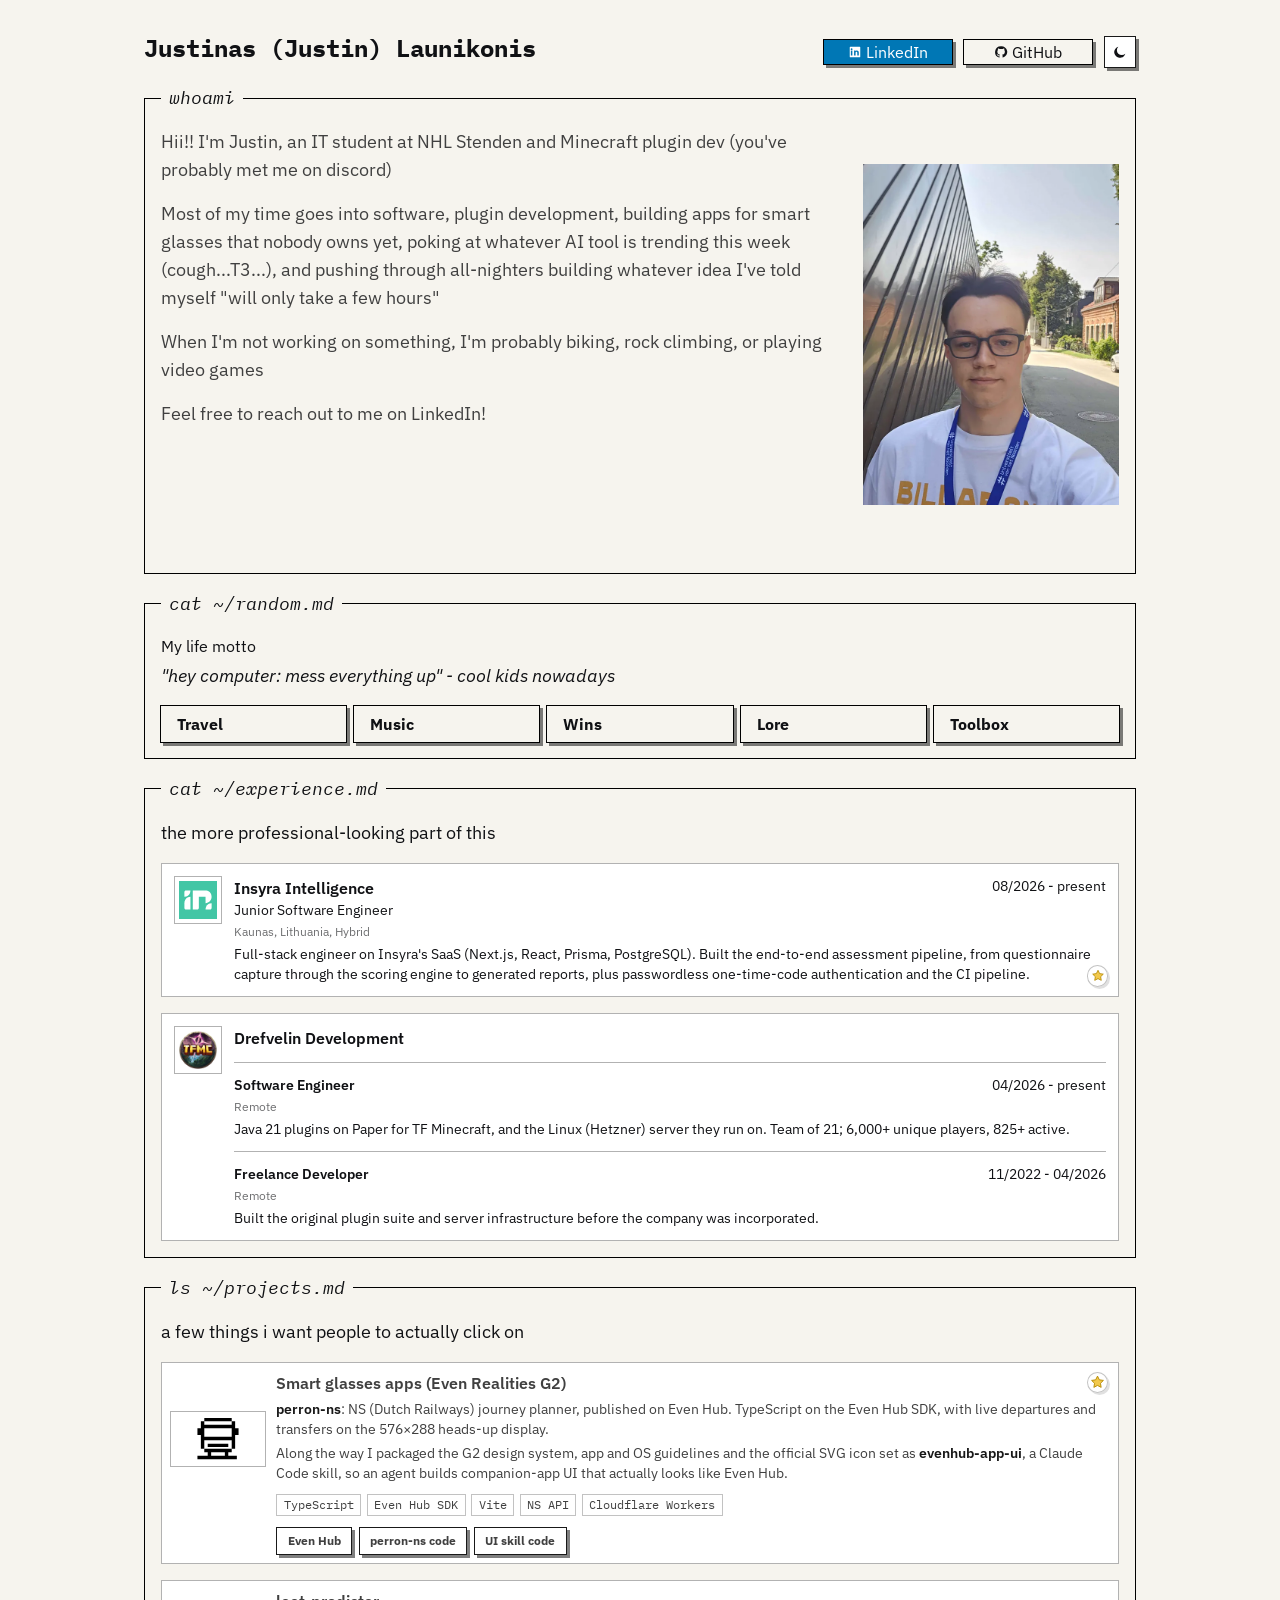
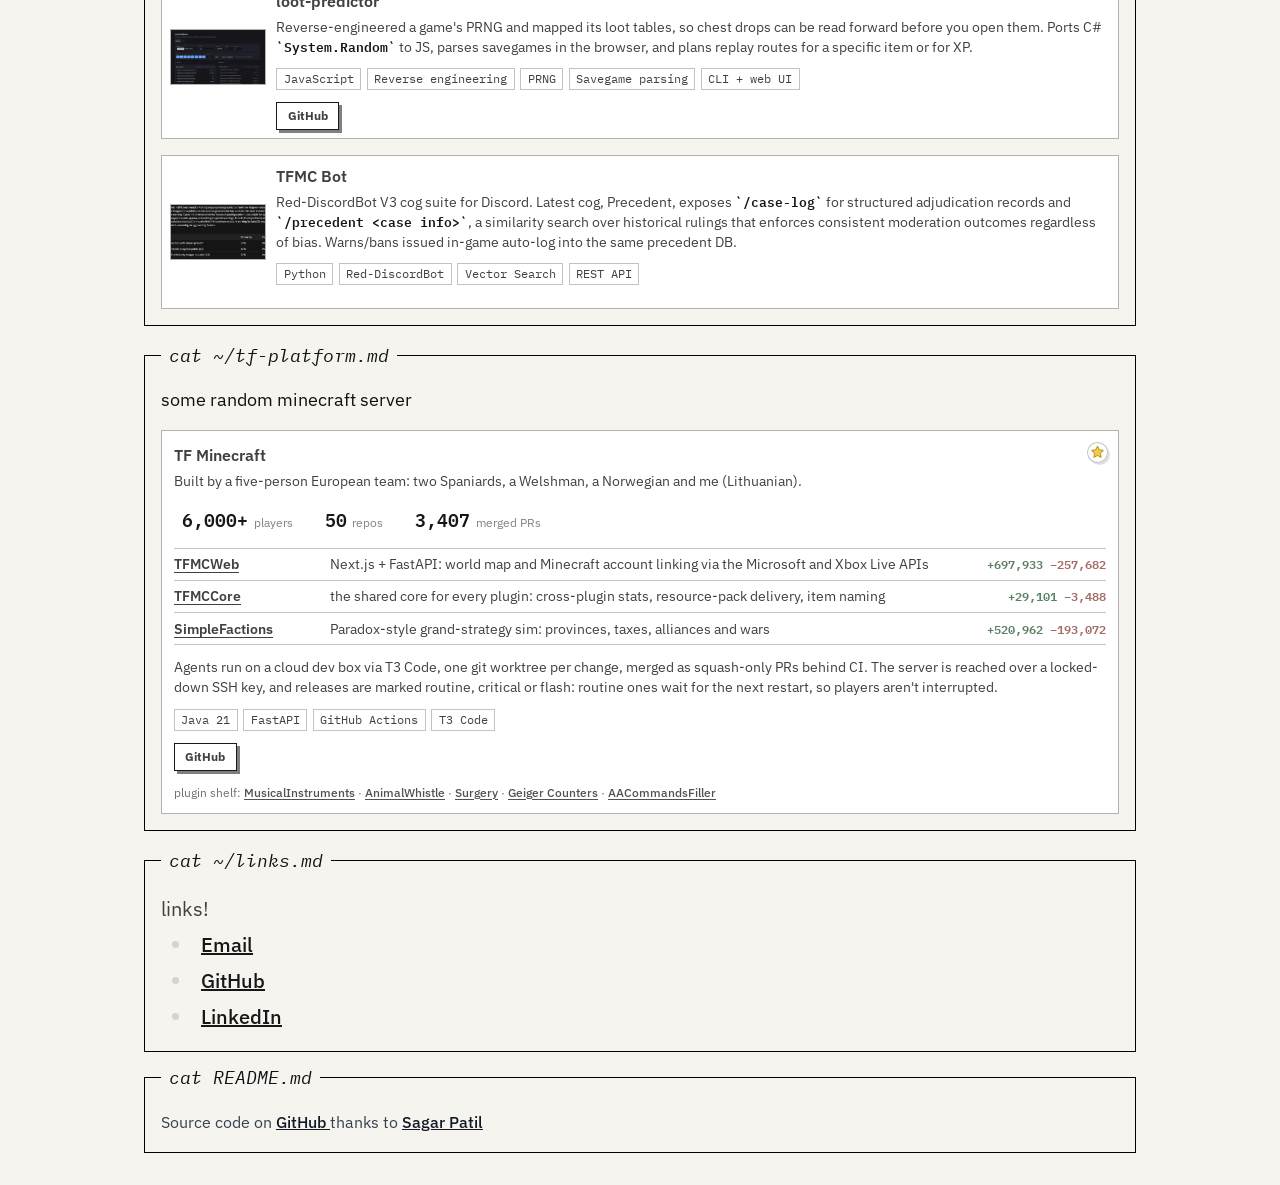
==== index.html @ 8e584d29 "Experience: shorten the Insyra opening line Co-Authored-By: Claude Opus 5.5 <noreply@anthropic.com>" ====
<!DOCTYPE html>
<html lang="en">
<head>
<meta charset="utf-8"/>
<meta content="width=device-width, initial-scale=1.0" name="viewport"/>
<meta content="ie=edge" http-equiv="X-UA-Compatible"/>
<link href="favicon.svg" rel="icon"/>
<title>Justinas Launikonis</title>
<meta content="website" property="og:type"/>
<meta content="Justinas Launikonis" property="og:title"/>
<meta content="Justinas (Justin) Launikonis — IT student at NHL Stenden and Minecraft plugin developer. Projects, experience, and a few side quests." property="og:description"/>
<meta content="https://justinaslaunikonis.me/assets/og.png" property="og:image"/>
<meta content="1200" property="og:image:width"/>
<meta content="630" property="og:image:height"/>
<meta content="https://justinaslaunikonis.me/" property="og:url"/>
<meta content="Justinas Launikonis" property="og:site_name"/>
<link href="https://justinaslaunikonis.me/" rel="canonical"/>
<meta content="Justinas (Justin) Launikonis — IT student at NHL Stenden and Minecraft plugin developer. Projects, experience, and a few side quests." name="description"/>
<script>
    (() => {
      const storedTheme = localStorage.getItem("theme");
      if (storedTheme === "dark") {
        document.documentElement.classList.add("dark");
      }
    })();
  </script>
<link href="https://fonts.googleapis.com" rel="preconnect"/>
<link crossorigin="" href="https://fonts.gstatic.com" rel="preconnect"/>
<link href="https://fonts.googleapis.com/css2?family=IBM+Plex+Mono:ital,wght@0,400;0,500;0,600;0,700;1,400&amp;family=IBM+Plex+Sans:ital,wght@0,400;0,500;0,600;0,700;1,400&amp;display=swap" rel="stylesheet"/>
<link href="index.css" rel="stylesheet"/>
<link href="assets/site.css" rel="stylesheet"/>
<style>
    .experience-card {
      position: relative;
      background: var(--site-panel);
    }

    .favorite-star {
      position: absolute;
      right: 0.6rem;
      bottom: 0.55rem;
      width: 1.35rem;
      height: 1.35rem;
      display: grid;
      place-items: center;
      background: color-mix(in srgb, var(--site-panel) 92%, transparent);
      border: 1px solid var(--site-border);
      border-radius: 999px;
      box-shadow: 2px 2px 0 var(--site-shadow);
      pointer-events: none;
    }

    .favorite-star::before {
      content: "";
      width: 0.9rem;
      height: 0.9rem;
      background-image: url("data:image/svg+xml,%3Csvg xmlns='http://www.w3.org/2000/svg' viewBox='0 0 24 24'%3E%3Cpath fill='%23f2c94c' stroke='%23b58900' stroke-width='1.4' d='M12 2.2l2.8 5.68 6.27.91-4.54 4.43 1.07 6.25L12 16.5l-5.6 2.97 1.07-6.25L2.93 8.79l6.27-.91z'/%3E%3C/svg%3E");
      background-size: contain;
      background-repeat: no-repeat;
      background-position: center;
    }

    .profile-photo-wrap {
      position: relative;
      cursor: pointer;
    }

    .profile-photo-wrap img {
      transition: opacity 0.2s ease;
    }

    /* alt photo is shorter than the main one, so inset:0 leaves it hanging at
       the top; pin it to the middle of the wrap instead */
    .profile-photo-wrap .photo-alt {
      position: absolute;
      top: 30%;
      left: 0;
      right: 0;
      transform: translateY(-30%);
      opacity: 0;
    }

    .profile-photo-wrap:hover .photo-main {
      opacity: 0;
    }

    .profile-photo-wrap:hover .photo-alt {
      opacity: 1;
    }

    .easter-egg-note {
      position: absolute;
      bottom: -2rem;
      left: 50%;
      transform: translateX(-50%);
      font-family: "IBM Plex Mono", monospace;
      font-size: 0.7rem;
      white-space: nowrap;
      opacity: 0;
      transition: opacity 0.2s ease;
      pointer-events: none;
    }

    .profile-photo-wrap:hover .easter-egg-note {
      opacity: 0.7;
    }

    .experience-inline-button {
      display: inline-flex;
      align-items: center;
      justify-content: center;
      height: 1.35rem;
      padding: 0 0.45rem;
      border: 1px solid var(--site-border-strong);
      background: var(--site-panel);
      font-size: 0.75rem;
      font-weight: 700;
      line-height: 1;
      box-shadow: 2px 2px 0 var(--site-shadow);
    }

    .experience-inline-button:hover {
      background: var(--site-text);
      color: var(--site-panel);
    }

    .home-grid-4 {
      display: grid;
      grid-template-columns: repeat(4, minmax(0, 1fr));
      gap: 0.75rem;
    }

    .home-mini-card {
      border: 1px solid var(--site-border);
      background: var(--site-panel);
      padding: 0.8rem;
      box-shadow: 4px 4px 0 var(--site-shadow);
    }

    .home-mini-card p {
      margin: 0;
    }

    .home-mini-label {
      font-family: "IBM Plex Mono", monospace;
      font-size: 0.74rem;
      letter-spacing: 0.05em;
      text-transform: uppercase;
      color: var(--site-muted);
    }

    .home-mini-value {
      margin-top: 0.35rem;
      font-size: 0.95rem;
      line-height: 1.45;
    }

    .project-card {
      position: relative;
      background: var(--site-panel);
    }

    .project-card .favorite-star {
      top: 0.55rem;
      bottom: auto;
    }

    .project-row {
      display: flex;
      gap: 0.65rem;
      align-items: flex-start;
    }

    .project-thumb {
      width: 96px;
      height: 56px;
      flex: 0 0 96px;
      border: 1px solid rgba(0, 0, 0, 0.3);
      object-fit: cover;
      align-self: flex-start;
    }

    .project-links {
      display: flex;
      flex-wrap: wrap;
      gap: 0.4rem;
    }

    .project-link {
      display: inline-flex;
      align-items: center;
      justify-content: center;
      height: 1.75rem;
      padding: 0 0.65rem;
      border: 1px solid var(--site-border-strong);
      background: var(--site-panel);
      color: inherit;
      text-decoration: none;
      font-size: 0.75rem;
      font-weight: 700;
      line-height: 1;
      box-shadow: 3px 3px 0 var(--site-shadow-strong);
    }

    .project-link:hover {
      background: var(--site-text);
      color: var(--site-panel);
    }

    @media (max-width: 900px) {
      .home-grid-4 {
        grid-template-columns: repeat(2, minmax(0, 1fr));
      }
    }

    @media (max-width: 640px) {
      .home-grid-4 {
        grid-template-columns: 1fr;
      }

      .project-row {
        gap: 0.55rem;
      }

      .project-thumb {
        width: 88px;
        height: 52px;
        flex-basis: 88px;
      }

      .project-copy {
        min-width: 0;
      }

      .project-copy p {
        word-break: break-word;
      }

      .project-link {
        height: 1.6rem;
        padding: 0 0.55rem;
        font-size: 0.75rem;
        box-shadow: 2px 2px 0 var(--site-shadow);
      }
    }

    .friends-list .friend-link {
      position: relative;
    }

    .friend-note {
      position: fixed;
      z-index: 60;
      max-width: 240px;
      padding: 0.4rem 0.55rem;
      background: var(--site-panel);
      border: 1px solid var(--site-border-strong);
      box-shadow: 3px 3px 0 var(--site-shadow);
      font-family: "IBM Plex Mono", monospace;
      font-size: 0.78rem;
      line-height: 1.35;
      color: var(--site-text);
      pointer-events: none;
      opacity: 0;
      transform: translateY(4px);
      transition: opacity 100ms ease, transform 100ms ease;
    }

    .friend-note.is-visible {
      opacity: 1;
      transform: translateY(0);
    }

    @media (hover: none), (pointer: coarse) {
      .friend-note {
        display: none;
      }
    }

    .plugin-tags {
      display: flex;
      flex-wrap: wrap;
      gap: 0.35rem;
      margin: 0.75rem 0 0;
      padding: 0;
      list-style: none;
    }

    .project-copy .plugin-tags {
      margin-top: 0.25rem;
    }

    /* beats the gap-2 utility on .project-copy */
    .project-card .project-copy {
      gap: 0.25rem;
    }

    .plugin-tags li {
      font-family: ui-monospace, "IBM Plex Mono", monospace;
      font-size: 0.75rem;
      line-height: 1;
      padding: 0.25rem 0.4rem;
      border: 1px solid var(--site-border);
    }

    .case-study .favorite-star {
      top: 0.7rem;
      bottom: auto;
    }

    .case-stats {
      display: flex;
      flex-wrap: wrap;
      gap: 0.25rem 1.5rem;
      margin: 0.75rem 0 0;
      padding: 0;
      list-style: none;
    }

    .case-stats li {
      display: flex;
      align-items: baseline;
      gap: 0.35rem;
    }

    .case-stats strong {
      font-family: "IBM Plex Mono", monospace;
      font-size: 1.15rem;
    }

    .case-stats span {
      white-space: nowrap;
      font-size: 0.75rem;
      opacity: 0.65;
    }

    .case-work {
      margin: 0.75rem 0 0;
      border-top: 1px solid var(--site-border);
    }

    .case-work > div {
      display: flex;
      flex-wrap: wrap;
      align-items: baseline;
      column-gap: 0.75rem;
      padding: 0.35rem 0;
      border-bottom: 1px solid var(--site-border);
    }

    .case-work dt {
      flex: 0 0 9rem;
      order: 1;
    }

    .case-work dd {
      flex: 1 1 0;
      order: 2;
    }

    .case-work dd.case-count {
      flex: 0 0 auto;
      order: 3;
    }

    .case-work dt {
      font-weight: 600;
    }

    .case-work dd {
      margin: 0;
    }

    .case-work dt a {
      color: inherit;
      text-decoration: underline;
      text-decoration-thickness: 1px;
      text-underline-offset: 3px;
    }

    .case-work dt a:hover {
      text-decoration-thickness: 2px;
    }

    .case-work .case-count {
      font-family: "IBM Plex Mono", monospace;
      font-size: 0.75rem;
      font-weight: 600;
      white-space: nowrap;
    }

    .diff-add {
      color: #5b7f62;
    }

    .diff-del {
      color: #a46a63;
    }

    html.dark .diff-add {
      color: #8fb497;
    }

    html.dark .diff-del {
      color: #c99891;
    }

    .plugin-shelf {
      margin-top: 0.85rem;
      opacity: 0.75;
    }

    .plugin-shelf a {
      text-decoration: underline;
      text-underline-offset: 2px;
    }

    @media (max-width: 640px) {
      .case-work dt {
        flex: 1 1 auto;
      }

      .case-work dd.case-count {
        order: 2;
      }

      .case-work dd:not(.case-count) {
        flex-basis: 100%;
        order: 3;
      }
    }

  </style>
</head>
<body>
<main class="flex min-h-screen flex-col max-w-5xl mx-auto px-4 py-4 sm:py-8 leading-5 font-sans">
<div class="flex flex-col sm:flex-row sm:justify-between sm:items-start gap-3 mb-3">
<a href="/">
<h1 class="font-mono text-2xl font-bold">Justinas (Justin) Launikonis</h1>
</a>
<div class="grid grid-cols-2 sm:flex gap-2 items-stretch sm:items-center w-full sm:w-auto my-1">
<a class="flex flex-row items-center justify-center align-middle rounded-none outline outline-1 outline-black dark:outline-white dark:hover:bg-white dark:hover:text-black hover:bg-black hover:text-white text-normal px-4 h-6 me-[4px] shadow-[3px_3px_0px_1px_rgba(0,0,0,0.5)] dark:shadow-[3px_3px_0px_1px_rgba(255,255,255,0.6)] w-full sm:w-32 h-9 sm:h-6 me-0 bg-[#0077b5] text-white" href="https://www.linkedin.com/in/justinaslaunikonis/" rel="noopener noreferrer" target="_blank">
<div class="icon" style="mask-image: url('assets/linkedin.svg'); -webkit-mask-image: url('assets/linkedin.svg');"></div>
<span class="ms-1">LinkedIn</span>
</a>
<a class="flex flex-row items-center justify-center align-middle rounded-none outline outline-1 outline-black dark:outline-white dark:hover:bg-white dark:hover:text-black hover:bg-black hover:text-white text-normal px-4 h-6 me-[4px] shadow-[3px_3px_0px_1px_rgba(0,0,0,0.5)] dark:shadow-[3px_3px_0px_1px_rgba(255,255,255,0.6)] w-full sm:w-32 h-9 sm:h-6 me-0" href="https://github.com/justinasla" rel="noopener noreferrer" target="_blank">
<div class="icon" style="mask-image: url('assets/github.svg'); -webkit-mask-image: url('assets/github.svg');"></div>
<span class="ms-1">GitHub</span>
</a>
<button aria-label="Toggle dark mode" class="theme-toggle col-span-2 justify-self-end sm:justify-self-auto" id="theme-toggle" title="Toggle dark mode" type="button">
<span class="theme-toggle-glyph" id="theme-toggle-icon"></span>
</button>
</div>
</div>
<div class="flex flex-col gap-4">
<!-- <WhoAmI /> -->
<fieldset class="border-t md:border border-solid border-black dark:border-white min-w-0 p-1 md:p-4 pt-2">
<legend class="ms-4 md:ms-0">
<h6 class="text-lg mx-2 font-mono italic">whoami</h6>
</legend>
<article class="text-lg prose-p:m-0 flex flex-col-reverse sm:block">
<div class="profile-photo-wrap mt-4 mx-auto w-56 max-w-full sm:float-right sm:mt-0 sm:ml-4 sm:mb-4 sm:mx-0 sm:w-52 md:w-60 lg:w-64">
<img alt="Portrait of Justinas Launikonis" class="photo-main w-full object-cover" decoding="async" loading="eager" src="assets/me.webp"/>
<img alt="Alternate portrait of Justinas Launikonis" class="photo-alt w-full object-cover" decoding="async" loading="eager" src="assets/me_alt.webp"/>
<span class="easter-egg-note">you found my "cheeseter" egg!</span>
</div>
<div class="flex flex-col gap-4">
<p>
            Hii!! I'm Justin, an IT student at NHL Stenden and Minecraft plugin dev
            (you've probably met me on discord)
          </p>
<p>
            Most of my time goes into software, plugin development, building apps for smart
            glasses that nobody owns yet, poking at whatever AI tool is trending this
            week (cough...T3...), and pushing through all-nighters building whatever idea
            I've told myself "will only take a few hours"
          </p>
<p>
            When I'm not working on something, I'm probably biking,
            rock climbing, or playing video games
          </p>
<p>
            Feel free to reach out to me on LinkedIn!
          </p>
</div>
<div class="clear-right"></div>
</article>
</fieldset>
<fieldset class="border-t md:border border-solid border-black dark:border-white min-w-0 p-1 md:p-4 pt-2">
<legend class="ms-4 md:ms-0">
<h6 class="text-lg mx-2 font-mono italic">cat ~/random.md</h6>
</legend>
<div class="flex flex-col gap-3">
<div class="flex flex-col gap-1">
<p class="text-base m-0">My life motto</p>
<p class="text-lg italic m-0">
            "hey computer: mess everything up" - cool kids nowadays
          </p>
</div>
<div class="grid grid-cols-2 sm:grid-cols-3 lg:grid-cols-5 gap-2 pt-1">
<a class="flex flex-row items-center justify-center align-middle rounded-none outline outline-1 outline-black dark:outline-white dark:hover:bg-white dark:hover:text-black hover:bg-black hover:text-white text-normal px-4 h-6 me-[4px] shadow-[3px_3px_0px_1px_rgba(0,0,0,0.5)] dark:shadow-[3px_3px_0px_1px_rgba(255,255,255,0.6)] w-full h-9 text-base font-bold me-0 !justify-start" href="/random/travel">
<span>Travel</span>
</a>
<a class="flex flex-row items-center justify-center align-middle rounded-none outline outline-1 outline-black dark:outline-white dark:hover:bg-white dark:hover:text-black hover:bg-black hover:text-white text-normal px-4 h-6 me-[4px] shadow-[3px_3px_0px_1px_rgba(0,0,0,0.5)] dark:shadow-[3px_3px_0px_1px_rgba(255,255,255,0.6)] w-full h-9 text-base font-bold me-0 !justify-start" href="/random/music">
<span>Music</span>
</a>
<a class="flex flex-row items-center justify-center align-middle rounded-none outline outline-1 outline-black dark:outline-white dark:hover:bg-white dark:hover:text-black hover:bg-black hover:text-white text-normal px-4 h-6 me-[4px] shadow-[3px_3px_0px_1px_rgba(0,0,0,0.5)] dark:shadow-[3px_3px_0px_1px_rgba(255,255,255,0.6)] w-full h-9 text-base font-bold me-0 !justify-start" href="/random/wins">
<span>Wins</span>
</a>
<a class="flex flex-row items-center justify-center align-middle rounded-none outline outline-1 outline-black dark:outline-white dark:hover:bg-white dark:hover:text-black hover:bg-black hover:text-white text-normal px-4 h-6 me-[4px] shadow-[3px_3px_0px_1px_rgba(0,0,0,0.5)] dark:shadow-[3px_3px_0px_1px_rgba(255,255,255,0.6)] w-full h-9 text-base font-bold me-0 !justify-start" href="/random/lore">
<span>Lore</span>
</a>
<a class="flex flex-row items-center justify-center align-middle rounded-none outline outline-1 outline-black dark:outline-white dark:hover:bg-white dark:hover:text-black hover:bg-black hover:text-white text-normal px-4 h-6 me-[4px] shadow-[3px_3px_0px_1px_rgba(0,0,0,0.5)] dark:shadow-[3px_3px_0px_1px_rgba(255,255,255,0.6)] w-full h-9 text-base font-bold me-0 !justify-start" href="/random/toolbox">
<span>Toolbox</span>
</a>
</div>
</div>
</fieldset>
<fieldset class="border-t md:border border-solid border-black dark:border-white min-w-0 p-1 md:p-4 pt-2">
<legend class="ms-4 md:ms-0">
<h6 class="text-lg mx-2 font-mono italic">cat ~/experience.md</h6>
</legend>
<div class="text-lg" id="experience-section">
<p class="m-0">the more professional-looking part of this</p>
<div class="flex flex-col gap-4 mt-4">
<div class="experience-card border border-black/30 dark:border-white/25 p-3">
<span aria-hidden="true" class="favorite-star"></span>
<div class="flex items-start gap-3">
<img alt="Insyra Intelligence logo" class="w-12 h-12 shrink-0 object-contain border border-black/30 dark:border-white/25 p-1 bg-white" decoding="async" loading="lazy" src="assets/experience/insyra.svg"/>
<div class="min-w-0 flex-1">
<div class="flex flex-col sm:flex-row sm:justify-between gap-1">
<div>
<p class="font-semibold text-base m-0">Insyra Intelligence</p>
<p class="text-sm m-0">Junior Software Engineer</p>
</div>
<p class="text-sm m-0">08/2026 - present</p>
</div>
<p class="text-xs opacity-60 mt-1 m-0">Kaunas, Lithuania, Hybrid</p>
<p class="text-sm mt-1 m-0">
                  Full-stack engineer on Insyra's SaaS (Next.js, React, Prisma, PostgreSQL). Built the end-to-end assessment pipeline, from questionnaire
                  capture through the scoring engine to generated reports, plus passwordless one-time-code
                  authentication and the CI pipeline.
                </p>
</div>
</div>
</div>
<div class="experience-card border border-black/30 dark:border-white/25 p-3">
<div class="flex items-start gap-3">
<img alt="Drefvelin Development logo" class="w-12 h-12 shrink-0 object-contain border border-black/30 dark:border-white/25 p-1 bg-white" decoding="async" loading="lazy" src="assets/experience/drefvelin.webp"/>
<div class="min-w-0 flex-1">
<p class="font-semibold text-base m-0">Drefvelin Development</p>
<div class="mt-3 pt-3 border-t border-black/30 dark:border-white/25">
<div class="flex flex-col sm:flex-row sm:justify-between gap-1">
<div>
<p class="text-sm font-semibold m-0">
                        Software Engineer
                      </p>
</div>
<p class="text-sm m-0">04/2026 - present</p>
</div>
<p class="text-xs opacity-60 mt-1 m-0">Remote</p>
<p class="text-sm mt-1 m-0">
                  Java 21 plugins on Paper for TF Minecraft, and the Linux (Hetzner) server they run on.
                  Team of 21; 6,000+ unique players, 825+ active.
                </p>
</div>
<div class="mt-3 pt-3 border-t border-black/30 dark:border-white/25">
<div class="flex flex-col sm:flex-row sm:justify-between gap-1">
<div>
<p class="text-sm font-semibold m-0">
                        Freelance Developer
                      </p>
</div>
<p class="text-sm m-0">11/2022 - 04/2026</p>
</div>
<p class="text-xs opacity-60 mt-1 m-0">Remote</p>
<p class="text-sm mt-1 m-0">
                  Built the original plugin suite and server infrastructure before the company was incorporated.
                </p>
</div>
</div>
</div>
</div>
</div>
</div>
</fieldset>
<fieldset class="border-t md:border border-solid border-black dark:border-white min-w-0 p-1 md:p-4 pt-2">
<legend class="ms-4 md:ms-0">
<h6 class="text-lg mx-2 font-mono italic">ls ~/projects.md</h6>
</legend>
<div class="text-lg" id="projects-section">
<p class="m-0">a few things i want people to actually click on</p>
<div class="flex flex-col gap-4 mt-4">
<article class="project-card border border-black/30 dark:border-white/25 p-2">
<span aria-hidden="true" class="favorite-star"></span>
<div class="project-row">
<img alt="perron-ns on Even Realities G2 smart glasses" class="project-thumb object-contain bg-white" decoding="async" loading="lazy" src="assets/projects/perron-train.svg"/>
<div class="project-copy flex flex-col gap-2 min-w-0 justify-start">
<div>
<p class="font-semibold text-base m-0">Smart glasses apps (Even Realities G2)</p>
<p class="text-sm mt-1 m-0">
                  <strong>perron-ns</strong>: NS (Dutch Railways) journey planner, published on
                  Even Hub. TypeScript on the Even Hub SDK, with live departures and transfers
                  on the 576&times;288 heads-up display.
                </p>
<p class="text-sm mt-1 m-0">
                  Along the way I packaged the G2 design system, app and OS guidelines and the
                  official SVG icon set as <strong>evenhub-app-ui</strong>, a Claude Code skill,
                  so an agent builds companion-app UI that actually looks like Even Hub.
                </p>
<ul class="plugin-tags">
<li>TypeScript</li>
<li>Even Hub SDK</li>
<li>Vite</li>
<li>NS API</li>
<li>Cloudflare Workers</li>
</ul>
</div>
<div class="project-links">
<a class="project-link" href="https://hub.evenrealities.com/landing?package_id=com.perron.ns" rel="noopener noreferrer" target="_blank">
                  Even Hub
                </a>
<a class="project-link" href="https://github.com/JustinasLa/perron-ns-even-g2" rel="noopener noreferrer" target="_blank">
                  perron-ns code
                </a>
<a class="project-link" href="https://github.com/JustinasLa/evenhub-app-ui" rel="noopener noreferrer" target="_blank">
                  UI skill code
                </a>
</div>
</div>
</div></article>
<article class="project-card border border-black/30 dark:border-white/25 p-2">
<div class="project-row">
<img alt="loot-predictor screenshot" class="project-thumb object-cover" decoding="async" loading="lazy" src="assets/projects/loot-predictor.webp"/>
<div class="project-copy flex flex-col gap-2 min-w-0 justify-start">
<div>
<p class="font-semibold text-base m-0">loot-predictor</p>
<p class="text-sm mt-1 m-0">
                  Reverse-engineered a game's PRNG and mapped its loot tables, so chest
                  drops can be read forward before you open them. Ports C#
                  <code>System.Random</code> to JS, parses savegames in the browser, and
                  plans replay routes for a specific item or for XP.
                </p>
<ul class="plugin-tags">
<li>JavaScript</li>
<li>Reverse engineering</li>
<li>PRNG</li>
<li>Savegame parsing</li>
<li>CLI + web UI</li>
</ul>
</div>
<div class="project-links">
<a class="project-link" href="https://github.com/JustinasLa/loot-predictor" rel="noopener noreferrer" target="_blank">
                  GitHub
                </a>
</div>
</div>
</div></article>
<article class="project-card border border-black/30 dark:border-white/25 p-2">
<div class="project-row">
<img alt="TFMC Bot /precedent lookup screenshot" class="project-thumb object-cover" decoding="async" loading="lazy" src="assets/projects/tfmc-bot.webp"/>
<div class="project-copy flex flex-col gap-2 min-w-0 justify-start">
<div>
<p class="font-semibold text-base m-0">TFMC Bot</p>
<p class="text-sm mt-1 m-0">
                  Red-DiscordBot V3 cog suite for Discord. Latest cog, Precedent, exposes
                  <code>/case-log</code> for structured adjudication records and
                  <code>/precedent &lt;case info&gt;</code>, a similarity search over
                  historical rulings that enforces consistent moderation outcomes
                  regardless of bias. Warns/bans issued in-game auto-log into the same
                  precedent DB.
                </p>
<ul class="plugin-tags">
<li>Python</li>
<li>Red-DiscordBot</li>
<li>Vector Search</li>
<li>REST API</li>
</ul>
</div>
</div>
</div></article>
</div>
</div>
</fieldset>
<fieldset class="border-t md:border border-solid border-black dark:border-white min-w-0 p-1 md:p-4 pt-2">
<legend class="ms-4 md:ms-0">
<h6 class="text-lg mx-2 font-mono italic">cat ~/tf-platform.md</h6>
</legend>
<div class="text-lg" id="tf-platform-section">
<p class="m-0">some random minecraft server</p>
<article class="project-card case-study border border-black/30 dark:border-white/25 p-3 mt-4">
<span aria-hidden="true" class="favorite-star"></span>
<p class="font-semibold text-base m-0">TF Minecraft</p>
<p class="text-sm mt-1 m-0">
            Built by a five-person European team: two Spaniards, a Welshman, a Norwegian and me (Lithuanian).
          </p>
<ul class="case-stats" aria-label="TF Minecraft in numbers">
<li><strong>6,000+</strong><span>players</span></li>
<li><strong>50</strong><span>repos</span></li>
<li><strong>3,407</strong><span>merged PRs</span></li>
</ul>
<dl class="case-work not-prose text-sm">
<div><dt><a href="https://github.com/TF-Minecraft/TFMCWeb" rel="noopener noreferrer" target="_blank">TFMCWeb</a></dt><dd>Next.js + FastAPI: world map and Minecraft account linking via the Microsoft and Xbox Live APIs</dd><dd class="case-count"><span class="diff-add">+697,933</span> <span class="diff-del">&minus;257,682</span></dd></div>
<div><dt><a href="https://github.com/TF-Minecraft/TFMCCore" rel="noopener noreferrer" target="_blank">TFMCCore</a></dt><dd>the shared core for every plugin: cross-plugin stats, resource-pack delivery, item naming</dd><dd class="case-count"><span class="diff-add">+29,101</span> <span class="diff-del">&minus;3,488</span></dd></div>
<div><dt><a href="https://github.com/TF-Minecraft/SimpleFactions" rel="noopener noreferrer" target="_blank">SimpleFactions</a></dt><dd>Paradox-style grand-strategy sim: provinces, taxes, alliances and wars</dd><dd class="case-count"><span class="diff-add">+520,962</span> <span class="diff-del">&minus;193,072</span></dd></div>
</dl>
<p class="text-sm mt-3 m-0">
            Agents run on a cloud dev box via T3 Code, one git worktree per change, merged as
            squash-only PRs behind CI. The server is reached over a locked-down SSH key, and
            releases are marked routine, critical or flash: routine ones wait for the next
            restart, so players aren't interrupted.
          </p>
<ul class="plugin-tags">
<li>Java 21</li>
<li>FastAPI</li>
<li>GitHub Actions</li>
<li>T3 Code</li>
</ul>
<div class="project-links mt-3">
<a class="project-link" href="https://github.com/TF-Minecraft" rel="noopener noreferrer" target="_blank">GitHub</a>
</div>
<p class="plugin-shelf text-xs m-0">
            plugin shelf:
            <a href="https://github.com/JustinasLa/musical-instruments" rel="noopener noreferrer" target="_blank">MusicalInstruments</a> ·
            <a href="https://github.com/JustinasLa/animal-whistle" rel="noopener noreferrer" target="_blank">AnimalWhistle</a> ·
            <a href="https://github.com/JustinasLa/surgery" rel="noopener noreferrer" target="_blank">Surgery</a> ·
            <a href="https://github.com/JustinasLa/geiger-counters" rel="noopener noreferrer" target="_blank">Geiger Counters</a> ·
            <a href="https://github.com/JustinasLa/AACommandsFiller" rel="noopener noreferrer" target="_blank">AACommandsFiller</a>
</p>
</article>
</div>
</fieldset>
<!-- friends section hidden until friends have portfolios up
<fieldset class="border-t md:border border-solid border-black dark:border-white min-w-0 p-1 md:p-4 pt-2">
<legend class="ms-4 md:ms-0">
<h6 class="text-lg mx-2 font-mono italic">cat ~/friends.md</h6>
</legend>
<article>
        cool friends
        <ul class="friends-list">
<li><a class="friend-link" data-note="a short fun note" href="#" rel="noopener noreferrer" target="_blank">Friend One</a></li>
<li><a class="friend-link" data-note="another short note" href="#" rel="noopener noreferrer" target="_blank">Friend Two</a></li>
<li><a class="friend-link" data-note="hover notes show here" href="#" rel="noopener noreferrer" target="_blank">Friend Three</a></li>
<li><a class="friend-link" data-note="add as many as you want" href="#" rel="noopener noreferrer" target="_blank">Friend Four</a></li>
<li><a class="friend-link" data-note="each gets a tooltip" href="#" rel="noopener noreferrer" target="_blank">Friend Five</a></li>
<li><a class="friend-link" data-note="on desktop hover" href="#" rel="noopener noreferrer" target="_blank">Friend Six</a></li>
</ul>
</article>
</fieldset>
-->
<fieldset class="border-t md:border border-solid border-black dark:border-white min-w-0 p-1 md:p-4 pt-2">
<legend class="ms-4 md:ms-0">
<h6 class="text-lg mx-2 font-mono italic">cat ~/links.md</h6>
</legend>
<article>
        links!
        <ul>
<li><a href="mailto:justinas.launikonis@gmail.com">Email</a></li>
<li><a href="https://github.com/justinasla" rel="noopener noreferrer" target="_blank">GitHub</a></li>
<li><a href="https://www.linkedin.com/in/justinaslaunikonis/" rel="noopener noreferrer" target="_blank">LinkedIn</a></li>
</ul>
</article>
</fieldset>
</div>
<div class="h-3"></div>
<fieldset class="border-t md:border border-solid border-black dark:border-white min-w-0 p-1 md:p-4 pt-2">
<legend class="ms-4 md:ms-0">
<h6 class="text-lg mx-2 font-mono italic">cat README.md</h6>
</legend>
<div class="flex flex-row justify-between">
<span class="prose dark:prose-invert">
          Source code on
          <a href="https://github.com/sagarreddypatil/portfolio-website">
            GitHub
          </a>
          thanks to
          <a href="https://sagarpatil.me/">
            Sagar Patil
          </a>
</span>
</div>
</fieldset>
</main>
<script>
    (() => {
      const friendLinks = document.querySelectorAll(".friend-link[data-note]");
      const canFriendHover = window.matchMedia("(hover: hover) and (pointer: fine)").matches;
      if (friendLinks.length && canFriendHover) {
        const note = document.createElement("div");
        note.className = "friend-note";
        note.setAttribute("role", "tooltip");
        document.body.appendChild(note);

        let active = null;

        function place(x, y) {
          const offset = 14;
          const rect = note.getBoundingClientRect();
          const vw = window.innerWidth;
          const vh = window.innerHeight;
          let nx = x + offset;
          let ny = y + offset;
          if (nx + rect.width + 8 > vw) {
            nx = x - rect.width - offset;
          }
          if (ny + rect.height + 8 > vh) {
            ny = y - rect.height - offset;
          }
          note.style.left = `${Math.max(8, nx)}px`;
          note.style.top = `${Math.max(8, ny)}px`;
        }

        friendLinks.forEach((link) => {
          link.addEventListener("mouseenter", (event) => {
            active = link;
            note.textContent = link.dataset.note || "";
            note.classList.add("is-visible");
            place(event.clientX, event.clientY);
          });
          link.addEventListener("mousemove", (event) => {
            if (active === link) {
              place(event.clientX, event.clientY);
            }
          });
          link.addEventListener("mouseleave", () => {
            if (active === link) {
              active = null;
              note.classList.remove("is-visible");
            }
          });
        });
      }
    })();

  </script>
<script src="assets/site.js"></script>
</body>
</html>
---- index.css ----
*,:after,:before{--tw-border-spacing-x:0;--tw-border-spacing-y:0;--tw-translate-x:0;--tw-translate-y:0;--tw-rotate:0;--tw-skew-x:0;--tw-skew-y:0;--tw-scale-x:1;--tw-scale-y:1;--tw-pan-x: ;--tw-pan-y: ;--tw-pinch-zoom: ;--tw-scroll-snap-strictness:proximity;--tw-gradient-from-position: ;--tw-gradient-via-position: ;--tw-gradient-to-position: ;--tw-ordinal: ;--tw-slashed-zero: ;--tw-numeric-figure: ;--tw-numeric-spacing: ;--tw-numeric-fraction: ;--tw-ring-inset: ;--tw-ring-offset-width:0px;--tw-ring-offset-color:#fff;--tw-ring-color:rgba(59,130,246,.5);--tw-ring-offset-shadow:0 0 #0000;--tw-ring-shadow:0 0 #0000;--tw-shadow:0 0 #0000;--tw-shadow-colored:0 0 #0000;--tw-blur: ;--tw-brightness: ;--tw-contrast: ;--tw-grayscale: ;--tw-hue-rotate: ;--tw-invert: ;--tw-saturate: ;--tw-sepia: ;--tw-drop-shadow: ;--tw-backdrop-blur: ;--tw-backdrop-brightness: ;--tw-backdrop-contrast: ;--tw-backdrop-grayscale: ;--tw-backdrop-hue-rotate: ;--tw-backdrop-invert: ;--tw-backdrop-opacity: ;--tw-backdrop-saturate: ;--tw-backdrop-sepia: ;--tw-contain-size: ;--tw-contain-layout: ;--tw-contain-paint: ;--tw-contain-style: }::backdrop{--tw-border-spacing-x:0;--tw-border-spacing-y:0;--tw-translate-x:0;--tw-translate-y:0;--tw-rotate:0;--tw-skew-x:0;--tw-skew-y:0;--tw-scale-x:1;--tw-scale-y:1;--tw-pan-x: ;--tw-pan-y: ;--tw-pinch-zoom: ;--tw-scroll-snap-strictness:proximity;--tw-gradient-from-position: ;--tw-gradient-via-position: ;--tw-gradient-to-position: ;--tw-ordinal: ;--tw-slashed-zero: ;--tw-numeric-figure: ;--tw-numeric-spacing: ;--tw-numeric-fraction: ;--tw-ring-inset: ;--tw-ring-offset-width:0px;--tw-ring-offset-color:#fff;--tw-ring-color:rgba(59,130,246,.5);--tw-ring-offset-shadow:0 0 #0000;--tw-ring-shadow:0 0 #0000;--tw-shadow:0 0 #0000;--tw-shadow-colored:0 0 #0000;--tw-blur: ;--tw-brightness: ;--tw-contrast: ;--tw-grayscale: ;--tw-hue-rotate: ;--tw-invert: ;--tw-saturate: ;--tw-sepia: ;--tw-drop-shadow: ;--tw-backdrop-blur: ;--tw-backdrop-brightness: ;--tw-backdrop-contrast: ;--tw-backdrop-grayscale: ;--tw-backdrop-hue-rotate: ;--tw-backdrop-invert: ;--tw-backdrop-opacity: ;--tw-backdrop-saturate: ;--tw-backdrop-sepia: ;--tw-contain-size: ;--tw-contain-layout: ;--tw-contain-paint: ;--tw-contain-style: }/*! tailwindcss v3.4.17 | MIT License | https://tailwindcss.com*/*,:after,:before{box-sizing:border-box;border:0 solid #e5e7eb}:after,:before{--tw-content:""}:host,html{line-height:1.5;-webkit-text-size-adjust:100%;-moz-tab-size:4;-o-tab-size:4;tab-size:4;font-family:IBM Plex Sans,sans-serif;font-feature-settings:normal;font-variation-settings:normal;-webkit-tap-highlight-color:transparent}body{margin:0;line-height:inherit}hr{height:0;color:inherit;border-top-width:1px}abbr:where([title]){-webkit-text-decoration:underline dotted;text-decoration:underline dotted}h1,h2,h3,h4,h5,h6{font-size:inherit;font-weight:inherit}a{color:inherit;text-decoration:inherit}b,strong{font-weight:bolder}code,kbd,pre,samp{font-family:IBM Plex Mono,monospace;font-feature-settings:normal;font-variation-settings:normal;font-size:1em}small{font-size:80%}sub,sup{font-size:75%;line-height:0;position:relative;vertical-align:baseline}sub{bottom:-.25em}sup{top:-.5em}table{text-indent:0;border-color:inherit;border-collapse:collapse}button,input,optgroup,select,textarea{font-family:inherit;font-feature-settings:inherit;font-variation-settings:inherit;font-size:100%;font-weight:inherit;line-height:inherit;letter-spacing:inherit;color:inherit;margin:0;padding:0}button,select{text-transform:none}button,input:where([type=button]),input:where([type=reset]),input:where([type=submit]){-webkit-appearance:button;background-color:transparent;background-image:none}:-moz-focusring{outline:auto}:-moz-ui-invalid{box-shadow:none}progress{vertical-align:baseline}::-webkit-inner-spin-button,::-webkit-outer-spin-button{height:auto}[type=search]{-webkit-appearance:textfield;outline-offset:-2px}::-webkit-search-decoration{-webkit-appearance:none}::-webkit-file-upload-button{-webkit-appearance:button;font:inherit}summary{display:list-item}blockquote,dd,dl,figure,h1,h2,h3,h4,h5,h6,hr,p,pre{margin:0}fieldset{margin:0}fieldset,legend{padding:0}menu,ol,ul{list-style:none;margin:0;padding:0}dialog{padding:0}textarea{resize:vertical}input::-moz-placeholder,textarea::-moz-placeholder{opacity:1;color:#9ca3af}input::placeholder,textarea::placeholder{opacity:1;color:#9ca3af}[role=button],button{cursor:pointer}:disabled{cursor:default}audio,canvas,embed,iframe,img,object,svg,video{display:block;vertical-align:middle}img,video{max-width:100%;height:auto}[hidden]:where(:not([hidden=until-found])){display:none}.prose{color:var(--tw-prose-body);max-width:65ch}.prose :where(p):not(:where([class~=not-prose],[class~=not-prose] *)){margin-top:1.25em;margin-bottom:1.25em}.prose :where([class~=lead]):not(:where([class~=not-prose],[class~=not-prose] *)){color:var(--tw-prose-lead);font-size:1.25em;line-height:1.6;margin-top:1.2em;margin-bottom:1.2em}.prose :where(a):not(:where([class~=not-prose],[class~=not-prose] *)){color:var(--tw-prose-links);text-decoration:underline;font-weight:500}.prose :where(strong):not(:where([class~=not-prose],[class~=not-prose] *)){color:var(--tw-prose-bold);font-weight:600}.prose :where(a strong):not(:where([class~=not-prose],[class~=not-prose] *)){color:inherit}.prose :where(blockquote strong):not(:where([class~=not-prose],[class~=not-prose] *)){color:inherit}.prose :where(thead th strong):not(:where([class~=not-prose],[class~=not-prose] *)){color:inherit}.prose :where(ol):not(:where([class~=not-prose],[class~=not-prose] *)){list-style-type:decimal;margin-top:1.25em;margin-bottom:1.25em;padding-inline-start:1.625em}.prose :where(ol[type=A]):not(:where([class~=not-prose],[class~=not-prose] *)){list-style-type:upper-alpha}.prose :where(ol[type=a]):not(:where([class~=not-prose],[class~=not-prose] *)){list-style-type:lower-alpha}.prose :where(ol[type=A s]):not(:where([class~=not-prose],[class~=not-prose] *)){list-style-type:upper-alpha}.prose :where(ol[type=a s]):not(:where([class~=not-prose],[class~=not-prose] *)){list-style-type:lower-alpha}.prose :where(ol[type=I]):not(:where([class~=not-prose],[class~=not-prose] *)){list-style-type:upper-roman}.prose :where(ol[type=i]):not(:where([class~=not-prose],[class~=not-prose] *)){list-style-type:lower-roman}.prose :where(ol[type=I s]):not(:where([class~=not-prose],[class~=not-prose] *)){list-style-type:upper-roman}.prose :where(ol[type=i s]):not(:where([class~=not-prose],[class~=not-prose] *)){list-style-type:lower-roman}.prose :where(ol[type="1"]):not(:where([class~=not-prose],[class~=not-prose] *)){list-style-type:decimal}.prose :where(ul):not(:where([class~=not-prose],[class~=not-prose] *)){list-style-type:disc;margin-top:1.25em;margin-bottom:1.25em;padding-inline-start:1.625em}.prose :where(ol>li):not(:where([class~=not-prose],[class~=not-prose] *))::marker{font-weight:400;color:var(--tw-prose-counters)}.prose :where(ul>li):not(:where([class~=not-prose],[class~=not-prose] *))::marker{color:var(--tw-prose-bullets)}.prose :where(dt):not(:where([class~=not-prose],[class~=not-prose] *)){color:var(--tw-prose-headings);font-weight:600;margin-top:1.25em}.prose :where(hr):not(:where([class~=not-prose],[class~=not-prose] *)){border-color:var(--tw-prose-hr);border-top-width:1px;margin-top:3em;margin-bottom:3em}.prose :where(blockquote):not(:where([class~=not-prose],[class~=not-prose] *)){font-weight:500;font-style:italic;color:var(--tw-prose-quotes);border-inline-start-width:.25rem;border-inline-start-color:var(--tw-prose-quote-borders);quotes:"\201C""\201D""\2018""\2019";margin-top:1.6em;margin-bottom:1.6em;padding-inline-start:1em}.prose :where(blockquote p:first-of-type):not(:where([class~=not-prose],[class~=not-prose] *)):before{content:open-quote}.prose :where(blockquote p:last-of-type):not(:where([class~=not-prose],[class~=not-prose] *)):after{content:close-quote}.prose :where(h1):not(:where([class~=not-prose],[class~=not-prose] *)){color:var(--tw-prose-headings);font-weight:800;font-size:2.25em;margin-top:0;margin-bottom:.8888889em;line-height:1.1111111}.prose :where(h1 strong):not(:where([class~=not-prose],[class~=not-prose] *)){font-weight:900;color:inherit}.prose :where(h2):not(:where([class~=not-prose],[class~=not-prose] *)){color:var(--tw-prose-headings);font-weight:700;font-size:1.5em;margin-top:2em;margin-bottom:1em;line-height:1.3333333}.prose :where(h2 strong):not(:where([class~=not-prose],[class~=not-prose] *)){font-weight:800;color:inherit}.prose :where(h3):not(:where([class~=not-prose],[class~=not-prose] *)){color:var(--tw-prose-headings);font-weight:600;font-size:1.25em;margin-top:1.6em;margin-bottom:.6em;line-height:1.6}.prose :where(h3 strong):not(:where([class~=not-prose],[class~=not-prose] *)){font-weight:700;color:inherit}.prose :where(h4):not(:where([class~=not-prose],[class~=not-prose] *)){color:var(--tw-prose-headings);font-weight:600;margin-top:1.5em;margin-bottom:.5em;line-height:1.5}.prose :where(h4 strong):not(:where([class~=not-prose],[class~=not-prose] *)){font-weight:700;color:inherit}.prose :where(img):not(:where([class~=not-prose],[class~=not-prose] *)){margin-top:2em;margin-bottom:2em}.prose :where(picture):not(:where([class~=not-prose],[class~=not-prose] *)){display:block;margin-top:2em;margin-bottom:2em}.prose :where(video):not(:where([class~=not-prose],[class~=not-prose] *)){margin-top:2em;margin-bottom:2em}.prose :where(kbd):not(:where([class~=not-prose],[class~=not-prose] *)){font-weight:500;font-family:inherit;color:var(--tw-prose-kbd);box-shadow:0 0 0 1px rgb(var(--tw-prose-kbd-shadows)/10%),0 3px 0 rgb(var(--tw-prose-kbd-shadows)/10%);font-size:.875em;border-radius:.3125rem;padding-top:.1875em;padding-inline-end:.375em;padding-bottom:.1875em;padding-inline-start:.375em}.prose :where(code):not(:where([class~=not-prose],[class~=not-prose] *)){color:var(--tw-prose-code);font-weight:600;font-size:.875em}.prose :where(code):not(:where([class~=not-prose],[class~=not-prose] *)):before{content:"`"}.prose :where(code):not(:where([class~=not-prose],[class~=not-prose] *)):after{content:"`"}.prose :where(a code):not(:where([class~=not-prose],[class~=not-prose] *)){color:inherit}.prose :where(h1 code):not(:where([class~=not-prose],[class~=not-prose] *)){color:inherit}.prose :where(h2 code):not(:where([class~=not-prose],[class~=not-prose] *)){color:inherit;font-size:.875em}.prose :where(h3 code):not(:where([class~=not-prose],[class~=not-prose] *)){color:inherit;font-size:.9em}.prose :where(h4 code):not(:where([class~=not-prose],[class~=not-prose] *)){color:inherit}.prose :where(blockquote code):not(:where([class~=not-prose],[class~=not-prose] *)){color:inherit}.prose :where(thead th code):not(:where([class~=not-prose],[class~=not-prose] *)){color:inherit}.prose :where(pre):not(:where([class~=not-prose],[class~=not-prose] *)){color:var(--tw-prose-pre-code);background-color:var(--tw-prose-pre-bg);overflow-x:auto;font-weight:400;font-size:.875em;line-height:1.7142857;margin-top:1.7142857em;margin-bottom:1.7142857em;border-radius:.375rem;padding-top:.8571429em;padding-inline-end:1.1428571em;padding-bottom:.8571429em;padding-inline-start:1.1428571em}.prose :where(pre code):not(:where([class~=not-prose],[class~=not-prose] *)){background-color:transparent;border-width:0;border-radius:0;padding:0;font-weight:inherit;color:inherit;font-size:inherit;font-family:inherit;line-height:inherit}.prose :where(pre code):not(:where([class~=not-prose],[class~=not-prose] *)):before{content:none}.prose :where(pre code):not(:where([class~=not-prose],[class~=not-prose] *)):after{content:none}.prose :where(table):not(:where([class~=not-prose],[class~=not-prose] *)){width:100%;table-layout:auto;margin-top:2em;margin-bottom:2em;font-size:.875em;line-height:1.7142857}.prose :where(thead):not(:where([class~=not-prose],[class~=not-prose] *)){border-bottom-width:1px;border-bottom-color:var(--tw-prose-th-borders)}.prose :where(thead th):not(:where([class~=not-prose],[class~=not-prose] *)){color:var(--tw-prose-headings);font-weight:600;vertical-align:bottom;padding-inline-end:.5714286em;padding-bottom:.5714286em;padding-inline-start:.5714286em}.prose :where(tbody tr):not(:where([class~=not-prose],[class~=not-prose] *)){border-bottom-width:1px;border-bottom-color:var(--tw-prose-td-borders)}.prose :where(tbody tr:last-child):not(:where([class~=not-prose],[class~=not-prose] *)){border-bottom-width:0}.prose :where(tbody td):not(:where([class~=not-prose],[class~=not-prose] *)){vertical-align:baseline}.prose :where(tfoot):not(:where([class~=not-prose],[class~=not-prose] *)){border-top-width:1px;border-top-color:var(--tw-prose-th-borders)}.prose :where(tfoot td):not(:where([class~=not-prose],[class~=not-prose] *)){vertical-align:top}.prose :where(th,td):not(:where([class~=not-prose],[class~=not-prose] *)){text-align:start}.prose :where(figure>*):not(:where([class~=not-prose],[class~=not-prose] *)){margin-top:0;margin-bottom:0}.prose :where(figcaption):not(:where([class~=not-prose],[class~=not-prose] *)){color:var(--tw-prose-captions);font-size:.875em;line-height:1.4285714;margin-top:.8571429em}.prose{--tw-prose-body:#374151;--tw-prose-headings:#111827;--tw-prose-lead:#4b5563;--tw-prose-links:#111827;--tw-prose-bold:#111827;--tw-prose-counters:#6b7280;--tw-prose-bullets:#d1d5db;--tw-prose-hr:#e5e7eb;--tw-prose-quotes:#111827;--tw-prose-quote-borders:#e5e7eb;--tw-prose-captions:#6b7280;--tw-prose-kbd:#111827;--tw-prose-kbd-shadows:17 24 39;--tw-prose-code:#111827;--tw-prose-pre-code:#e5e7eb;--tw-prose-pre-bg:#1f2937;--tw-prose-th-borders:#d1d5db;--tw-prose-td-borders:#e5e7eb;--tw-prose-invert-body:#d1d5db;--tw-prose-invert-headings:#fff;--tw-prose-invert-lead:#9ca3af;--tw-prose-invert-links:#fff;--tw-prose-invert-bold:#fff;--tw-prose-invert-counters:#9ca3af;--tw-prose-invert-bullets:#4b5563;--tw-prose-invert-hr:#374151;--tw-prose-invert-quotes:#f3f4f6;--tw-prose-invert-quote-borders:#374151;--tw-prose-invert-captions:#9ca3af;--tw-prose-invert-kbd:#fff;--tw-prose-invert-kbd-shadows:255 255 255;--tw-prose-invert-code:#fff;--tw-prose-invert-pre-code:#d1d5db;--tw-prose-invert-pre-bg:rgba(0,0,0,.5);--tw-prose-invert-th-borders:#4b5563;--tw-prose-invert-td-borders:#374151;font-size:1rem;line-height:1.75}.prose :where(picture>img):not(:where([class~=not-prose],[class~=not-prose] *)){margin-top:0;margin-bottom:0}.prose :where(li):not(:where([class~=not-prose],[class~=not-prose] *)){margin-top:.5em;margin-bottom:.5em}.prose :where(ol>li):not(:where([class~=not-prose],[class~=not-prose] *)){padding-inline-start:.375em}.prose :where(ul>li):not(:where([class~=not-prose],[class~=not-prose] *)){padding-inline-start:.375em}.prose :where(.prose>ul>li p):not(:where([class~=not-prose],[class~=not-prose] *)){margin-top:.75em;margin-bottom:.75em}.prose :where(.prose>ul>li>p:first-child):not(:where([class~=not-prose],[class~=not-prose] *)){margin-top:1.25em}.prose :where(.prose>ul>li>p:last-child):not(:where([class~=not-prose],[class~=not-prose] *)){margin-bottom:1.25em}.prose :where(.prose>ol>li>p:first-child):not(:where([class~=not-prose],[class~=not-prose] *)){margin-top:1.25em}.prose :where(.prose>ol>li>p:last-child):not(:where([class~=not-prose],[class~=not-prose] *)){margin-bottom:1.25em}.prose :where(ul ul,ul ol,ol ul,ol ol):not(:where([class~=not-prose],[class~=not-prose] *)){margin-top:.75em;margin-bottom:.75em}.prose :where(dl):not(:where([class~=not-prose],[class~=not-prose] *)){margin-top:1.25em;margin-bottom:1.25em}.prose :where(dd):not(:where([class~=not-prose],[class~=not-prose] *)){margin-top:.5em;padding-inline-start:1.625em}.prose :where(hr+*):not(:where([class~=not-prose],[class~=not-prose] *)){margin-top:0}.prose :where(h2+*):not(:where([class~=not-prose],[class~=not-prose] *)){margin-top:0}.prose :where(h3+*):not(:where([class~=not-prose],[class~=not-prose] *)){margin-top:0}.prose :where(h4+*):not(:where([class~=not-prose],[class~=not-prose] *)){margin-top:0}.prose :where(thead th:first-child):not(:where([class~=not-prose],[class~=not-prose] *)){padding-inline-start:0}.prose :where(thead th:last-child):not(:where([class~=not-prose],[class~=not-prose] *)){padding-inline-end:0}.prose :where(tbody td,tfoot td):not(:where([class~=not-prose],[class~=not-prose] *)){padding-top:.5714286em;padding-inline-end:.5714286em;padding-bottom:.5714286em;padding-inline-start:.5714286em}.prose :where(tbody td:first-child,tfoot td:first-child):not(:where([class~=not-prose],[class~=not-prose] *)){padding-inline-start:0}.prose :where(tbody td:last-child,tfoot td:last-child):not(:where([class~=not-prose],[class~=not-prose] *)){padding-inline-end:0}.prose :where(figure):not(:where([class~=not-prose],[class~=not-prose] *)){margin-top:2em;margin-bottom:2em}.prose :where(.prose>:first-child):not(:where([class~=not-prose],[class~=not-prose] *)){margin-top:0}.prose :where(.prose>:last-child):not(:where([class~=not-prose],[class~=not-prose] *)){margin-bottom:0}.visible{visibility:visible}.static{position:static}.fixed{position:fixed}.absolute{position:absolute}.relative{position:relative}.col-span-2{grid-column:span 2/span 2}.clear-right{clear:right}.m-0{margin:0}.mx-2{margin-left:.5rem;margin-right:.5rem}.mx-auto{margin-left:auto;margin-right:auto}.my-1{margin-top:.25rem}.mb-1,.my-1{margin-bottom:.25rem}.mb-2{margin-bottom:.5rem}.mb-3{margin-bottom:.75rem}.mb-4{margin-bottom:1rem}.mb-\[6px\]{margin-bottom:6px}.me-0{margin-inline-end:0}.me-\[4px\]{margin-inline-end:4px}.me-\[6px\]{margin-inline-end:6px}.ms-1{margin-inline-start:.25rem}.ms-4{margin-inline-start:1rem}.mt-1{margin-top:.25rem}.mt-2{margin-top:.5rem}.mt-3{margin-top:.75rem}.mt-4{margin-top:1rem}.block{display:block}.flex{display:flex}.grid{display:grid}.hidden{display:none}.aspect-\[3\/2\]{aspect-ratio:3/2}.aspect-\[500\/280\]{aspect-ratio:500/280}.\!h-full{height:100%!important}.h-12{height:3rem}.h-3{height:.75rem}.h-4{height:1rem}.h-6{height:1.5rem}.h-9{height:2.25rem}.min-h-screen{min-height:100vh}.\!w-full{width:100%!important}.w-12{width:3rem}.w-56{width:14rem}.w-full{width:100%}.min-w-0{min-width:0}.max-w-5xl{max-width:64rem}.max-w-full{max-width:100%}.max-w-sm{max-width:24rem}.flex-1{flex:1 1 0%}.shrink-0{flex-shrink:0}.transform{transform:translate(var(--tw-translate-x),var(--tw-translate-y)) rotate(var(--tw-rotate)) skewX(var(--tw-skew-x)) skewY(var(--tw-skew-y)) scaleX(var(--tw-scale-x)) scaleY(var(--tw-scale-y))}.resize{resize:both}.grid-cols-1{grid-template-columns:repeat(1,minmax(0,1fr))}.grid-cols-2{grid-template-columns:repeat(2,minmax(0,1fr))}.flex-row{flex-direction:row}.flex-col{flex-direction:column}.flex-col-reverse{flex-direction:column-reverse}.flex-wrap{flex-wrap:wrap}.items-start{align-items:flex-start}.items-center{align-items:center}.items-stretch{align-items:stretch}.\!justify-start{justify-content:flex-start!important}.justify-start{justify-content:flex-start}.justify-center{justify-content:center}.justify-between{justify-content:space-between}.gap-1{gap:.25rem}.gap-2{gap:.5rem}.gap-3{gap:.75rem}.gap-4{gap:1rem}.justify-self-end{justify-self:end}.overflow-hidden{overflow:hidden}.rounded-none{border-radius:0}.border{border-width:1px}.border-b{border-bottom-width:1px}.border-t{border-top-width:1px}.border-solid{border-style:solid}.border-black{--tw-border-opacity:1;border-color:rgb(0 0 0/var(--tw-border-opacity,1))}.border-black\/20{border-color:rgba(0,0,0,.2)}.border-black\/30{border-color:rgba(0,0,0,.3)}.bg-\[\#0077b5\]{--tw-bg-opacity:1;background-color:rgb(0 119 181/var(--tw-bg-opacity,1))}.bg-white{--tw-bg-opacity:1;background-color:rgb(255 255 255/var(--tw-bg-opacity,1))}.object-contain{-o-object-fit:contain;object-fit:contain}.object-cover{-o-object-fit:cover;object-fit:cover}.object-left-top{-o-object-position:left top;object-position:left top}.p-1{padding:.25rem}.p-2{padding:.5rem}.p-3{padding:.75rem}.px-4{padding-left:1rem;padding-right:1rem}.px-6{padding-left:1.5rem;padding-right:1.5rem}.py-4{padding-top:1rem;padding-bottom:1rem}.pt-1{padding-top:.25rem}.pt-2{padding-top:.5rem}.pt-3{padding-top:.75rem}.align-middle{vertical-align:middle}.font-mono{font-family:IBM Plex Mono,monospace}.font-sans{font-family:IBM Plex Sans,sans-serif}.text-2xl{font-size:1.5rem;line-height:2rem}.text-4xl{font-size:2.25rem;line-height:2.5rem}.text-base{font-size:1rem;line-height:1.5rem}.text-lg{font-size:1.125rem;line-height:1.75rem}.text-sm{font-size:.875rem;line-height:1.25rem}.text-xl{font-size:1.25rem;line-height:1.75rem}.text-xs{font-size:.75rem;line-height:1rem}.font-bold{font-weight:700}.font-normal{font-weight:400}.font-semibold{font-weight:600}.uppercase{text-transform:uppercase}.lowercase{text-transform:lowercase}.italic{font-style:italic}.leading-5{line-height:1.25rem}.leading-6{line-height:1.5rem}.leading-tight{line-height:1.25}.text-white{--tw-text-opacity:1;color:rgb(255 255 255/var(--tw-text-opacity,1))}.underline{text-decoration-line:underline}.no-underline{text-decoration-line:none}.opacity-60{opacity:.6}.opacity-70{opacity:.7}.shadow-\[3px_3px_0px_1px_rgba\(0\2c 0\2c 0\2c 0\.5\)\]{--tw-shadow:3px 3px 0px 1px rgba(0,0,0,.5);--tw-shadow-colored:3px 3px 0px 1px var(--tw-shadow-color);box-shadow:var(--tw-ring-offset-shadow,0 0 #0000),var(--tw-ring-shadow,0 0 #0000),var(--tw-shadow)}.shadow-\[5px_5px_0px_1px_rgba\(0\2c 0\2c 0\2c 0\.5\)\]{--tw-shadow:5px 5px 0px 1px rgba(0,0,0,.5);--tw-shadow-colored:5px 5px 0px 1px var(--tw-shadow-color);box-shadow:var(--tw-ring-offset-shadow,0 0 #0000),var(--tw-ring-shadow,0 0 #0000),var(--tw-shadow)}.outline{outline-style:solid}.outline-1{outline-width:1px}.outline-black{outline-color:#000}.blur{--tw-blur:blur(8px)}.blur,.drop-shadow{filter:var(--tw-blur) var(--tw-brightness) var(--tw-contrast) var(--tw-grayscale) var(--tw-hue-rotate) var(--tw-invert) var(--tw-saturate) var(--tw-sepia) var(--tw-drop-shadow)}.drop-shadow{--tw-drop-shadow:drop-shadow(0 1px 2px rgba(0,0,0,.1)) drop-shadow(0 1px 1px rgba(0,0,0,.06))}.invert{--tw-invert:invert(100%)}.filter,.invert{filter:var(--tw-blur) var(--tw-brightness) var(--tw-contrast) var(--tw-grayscale) var(--tw-hue-rotate) var(--tw-invert) var(--tw-saturate) var(--tw-sepia) var(--tw-drop-shadow)}.backdrop-filter{-webkit-backdrop-filter:var(--tw-backdrop-blur) var(--tw-backdrop-brightness) var(--tw-backdrop-contrast) var(--tw-backdrop-grayscale) var(--tw-backdrop-hue-rotate) var(--tw-backdrop-invert) var(--tw-backdrop-opacity) var(--tw-backdrop-saturate) var(--tw-backdrop-sepia);backdrop-filter:var(--tw-backdrop-blur) var(--tw-backdrop-brightness) var(--tw-backdrop-contrast) var(--tw-backdrop-grayscale) var(--tw-backdrop-hue-rotate) var(--tw-backdrop-invert) var(--tw-backdrop-opacity) var(--tw-backdrop-saturate) var(--tw-backdrop-sepia)}.transition{transition-property:color,background-color,border-color,text-decoration-color,fill,stroke,opacity,box-shadow,transform,filter,-webkit-backdrop-filter;transition-property:color,background-color,border-color,text-decoration-color,fill,stroke,opacity,box-shadow,transform,filter,backdrop-filter;transition-property:color,background-color,border-color,text-decoration-color,fill,stroke,opacity,box-shadow,transform,filter,backdrop-filter,-webkit-backdrop-filter;transition-timing-function:cubic-bezier(.4,0,.2,1);transition-duration:.15s}.transition-opacity{transition-property:opacity;transition-timing-function:cubic-bezier(.4,0,.2,1)}.duration-150,.transition-opacity{transition-duration:.15s}img{height:auto;width:auto;max-width:100%}h1{font-size:2.25rem;line-height:2.5rem}h2,h3{font-size:1.5rem;line-height:2rem}h3{font-weight:700}.prose>ul{margin-top:0;margin-bottom:0}.prose>p{margin-top:1.5rem;margin-bottom:.5rem}.prose>h1{font-size:2.25rem;line-height:2.5rem}.prose>h1,.prose>h2{margin-bottom:.75rem;font-weight:700}.prose>h2{font-size:1.875rem;line-height:2.25rem}.prose>h3{font-size:1.5rem;line-height:2rem;font-weight:700}.prose>h4{margin-bottom:.5rem;margin-top:.5rem}.prose>ul>li{margin-top:0!important;margin-bottom:0!important}article{color:var(--tw-prose-body);max-width:65ch}article :where(p):not(:where([class~=not-prose],[class~=not-prose] *)){margin-top:1.25em;margin-bottom:1.25em}article :where([class~=lead]):not(:where([class~=not-prose],[class~=not-prose] *)){color:var(--tw-prose-lead);font-size:1.25em;line-height:1.6;margin-top:1.2em;margin-bottom:1.2em}article :where(a):not(:where([class~=not-prose],[class~=not-prose] *)){color:var(--tw-prose-links);text-decoration:underline;font-weight:500}article :where(strong):not(:where([class~=not-prose],[class~=not-prose] *)){color:var(--tw-prose-bold);font-weight:600}article :where(a strong):not(:where([class~=not-prose],[class~=not-prose] *)){color:inherit}article :where(blockquote strong):not(:where([class~=not-prose],[class~=not-prose] *)){color:inherit}article :where(thead th strong):not(:where([class~=not-prose],[class~=not-prose] *)){color:inherit}article :where(ol):not(:where([class~=not-prose],[class~=not-prose] *)){list-style-type:decimal;margin-top:1.25em;margin-bottom:1.25em;padding-inline-start:1.625em}article :where(ol[type=A]):not(:where([class~=not-prose],[class~=not-prose] *)){list-style-type:upper-alpha}article :where(ol[type=a]):not(:where([class~=not-prose],[class~=not-prose] *)){list-style-type:lower-alpha}article :where(ol[type=A s]):not(:where([class~=not-prose],[class~=not-prose] *)){list-style-type:upper-alpha}article :where(ol[type=a s]):not(:where([class~=not-prose],[class~=not-prose] *)){list-style-type:lower-alpha}article :where(ol[type=I]):not(:where([class~=not-prose],[class~=not-prose] *)){list-style-type:upper-roman}article :where(ol[type=i]):not(:where([class~=not-prose],[class~=not-prose] *)){list-style-type:lower-roman}article :where(ol[type=I s]):not(:where([class~=not-prose],[class~=not-prose] *)){list-style-type:upper-roman}article :where(ol[type=i s]):not(:where([class~=not-prose],[class~=not-prose] *)){list-style-type:lower-roman}article :where(ol[type="1"]):not(:where([class~=not-prose],[class~=not-prose] *)){list-style-type:decimal}article :where(ul):not(:where([class~=not-prose],[class~=not-prose] *)){list-style-type:disc;margin-top:1.25em;margin-bottom:1.25em;padding-inline-start:1.625em}article :where(ol>li):not(:where([class~=not-prose],[class~=not-prose] *))::marker{font-weight:400;color:var(--tw-prose-counters)}article :where(ul>li):not(:where([class~=not-prose],[class~=not-prose] *))::marker{color:var(--tw-prose-bullets)}article :where(dt):not(:where([class~=not-prose],[class~=not-prose] *)){color:var(--tw-prose-headings);font-weight:600;margin-top:1.25em}article :where(hr):not(:where([class~=not-prose],[class~=not-prose] *)){border-color:var(--tw-prose-hr);border-top-width:1px;margin-top:3em;margin-bottom:3em}article :where(blockquote):not(:where([class~=not-prose],[class~=not-prose] *)){font-weight:500;font-style:italic;color:var(--tw-prose-quotes);border-inline-start-width:.25rem;border-inline-start-color:var(--tw-prose-quote-borders);quotes:"\201C""\201D""\2018""\2019";margin-top:1.6em;margin-bottom:1.6em;padding-inline-start:1em}article :where(blockquote p:first-of-type):not(:where([class~=not-prose],[class~=not-prose] *)):before{content:open-quote}article :where(blockquote p:last-of-type):not(:where([class~=not-prose],[class~=not-prose] *)):after{content:close-quote}article :where(h1):not(:where([class~=not-prose],[class~=not-prose] *)){color:var(--tw-prose-headings);font-weight:800;font-size:2.25em;margin-top:0;margin-bottom:.8888889em;line-height:1.1111111}article :where(h1 strong):not(:where([class~=not-prose],[class~=not-prose] *)){font-weight:900;color:inherit}article :where(h2):not(:where([class~=not-prose],[class~=not-prose] *)){color:var(--tw-prose-headings);font-weight:700;font-size:1.5em;margin-top:2em;margin-bottom:1em;line-height:1.3333333}article :where(h2 strong):not(:where([class~=not-prose],[class~=not-prose] *)){font-weight:800;color:inherit}article :where(h3):not(:where([class~=not-prose],[class~=not-prose] *)){color:var(--tw-prose-headings);font-weight:600;font-size:1.25em;margin-top:1.6em;margin-bottom:.6em;line-height:1.6}article :where(h3 strong):not(:where([class~=not-prose],[class~=not-prose] *)){font-weight:700;color:inherit}article :where(h4):not(:where([class~=not-prose],[class~=not-prose] *)){color:var(--tw-prose-headings);font-weight:600;margin-top:1.5em;margin-bottom:.5em;line-height:1.5}article :where(h4 strong):not(:where([class~=not-prose],[class~=not-prose] *)){font-weight:700;color:inherit}article :where(img):not(:where([class~=not-prose],[class~=not-prose] *)){margin-top:2em;margin-bottom:2em}article :where(picture):not(:where([class~=not-prose],[class~=not-prose] *)){display:block;margin-top:2em;margin-bottom:2em}article :where(video):not(:where([class~=not-prose],[class~=not-prose] *)){margin-top:2em;margin-bottom:2em}article :where(kbd):not(:where([class~=not-prose],[class~=not-prose] *)){font-weight:500;font-family:inherit;color:var(--tw-prose-kbd);box-shadow:0 0 0 1px rgb(var(--tw-prose-kbd-shadows)/10%),0 3px 0 rgb(var(--tw-prose-kbd-shadows)/10%);font-size:.875em;border-radius:.3125rem;padding-top:.1875em;padding-inline-end:.375em;padding-bottom:.1875em;padding-inline-start:.375em}article :where(code):not(:where([class~=not-prose],[class~=not-prose] *)){color:var(--tw-prose-code);font-weight:600;font-size:.875em}article :where(code):not(:where([class~=not-prose],[class~=not-prose] *)):before{content:"`"}article :where(code):not(:where([class~=not-prose],[class~=not-prose] *)):after{content:"`"}article :where(a code):not(:where([class~=not-prose],[class~=not-prose] *)){color:inherit}article :where(h1 code):not(:where([class~=not-prose],[class~=not-prose] *)){color:inherit}article :where(h2 code):not(:where([class~=not-prose],[class~=not-prose] *)){color:inherit;font-size:.875em}article :where(h3 code):not(:where([class~=not-prose],[class~=not-prose] *)){color:inherit;font-size:.9em}article :where(h4 code):not(:where([class~=not-prose],[class~=not-prose] *)){color:inherit}article :where(blockquote code):not(:where([class~=not-prose],[class~=not-prose] *)){color:inherit}article :where(thead th code):not(:where([class~=not-prose],[class~=not-prose] *)){color:inherit}article :where(pre):not(:where([class~=not-prose],[class~=not-prose] *)){color:var(--tw-prose-pre-code);background-color:var(--tw-prose-pre-bg);overflow-x:auto;font-weight:400;font-size:.875em;line-height:1.7142857;margin-top:1.7142857em;margin-bottom:1.7142857em;border-radius:.375rem;padding-top:.8571429em;padding-inline-end:1.1428571em;padding-bottom:.8571429em;padding-inline-start:1.1428571em}article :where(pre code):not(:where([class~=not-prose],[class~=not-prose] *)){background-color:transparent;border-width:0;border-radius:0;padding:0;font-weight:inherit;color:inherit;font-size:inherit;font-family:inherit;line-height:inherit}article :where(pre code):not(:where([class~=not-prose],[class~=not-prose] *)):before{content:none}article :where(pre code):not(:where([class~=not-prose],[class~=not-prose] *)):after{content:none}article :where(table):not(:where([class~=not-prose],[class~=not-prose] *)){width:100%;table-layout:auto;margin-top:2em;margin-bottom:2em;font-size:.875em;line-height:1.7142857}article :where(thead):not(:where([class~=not-prose],[class~=not-prose] *)){border-bottom-width:1px;border-bottom-color:var(--tw-prose-th-borders)}article :where(thead th):not(:where([class~=not-prose],[class~=not-prose] *)){color:var(--tw-prose-headings);font-weight:600;vertical-align:bottom;padding-inline-end:.5714286em;padding-bottom:.5714286em;padding-inline-start:.5714286em}article :where(tbody tr):not(:where([class~=not-prose],[class~=not-prose] *)){border-bottom-width:1px;border-bottom-color:var(--tw-prose-td-borders)}article :where(tbody tr:last-child):not(:where([class~=not-prose],[class~=not-prose] *)){border-bottom-width:0}article :where(tbody td):not(:where([class~=not-prose],[class~=not-prose] *)){vertical-align:baseline}article :where(tfoot):not(:where([class~=not-prose],[class~=not-prose] *)){border-top-width:1px;border-top-color:var(--tw-prose-th-borders)}article :where(tfoot td):not(:where([class~=not-prose],[class~=not-prose] *)){vertical-align:top}article :where(th,td):not(:where([class~=not-prose],[class~=not-prose] *)){text-align:start}article :where(figure>*):not(:where([class~=not-prose],[class~=not-prose] *)){margin-top:0;margin-bottom:0}article :where(figcaption):not(:where([class~=not-prose],[class~=not-prose] *)){color:var(--tw-prose-captions);font-size:.875em;line-height:1.4285714;margin-top:.8571429em}article{--tw-prose-body:#374151;--tw-prose-headings:#111827;--tw-prose-lead:#4b5563;--tw-prose-links:#111827;--tw-prose-bold:#111827;--tw-prose-counters:#6b7280;--tw-prose-bullets:#d1d5db;--tw-prose-hr:#e5e7eb;--tw-prose-quotes:#111827;--tw-prose-quote-borders:#e5e7eb;--tw-prose-captions:#6b7280;--tw-prose-kbd:#111827;--tw-prose-kbd-shadows:17 24 39;--tw-prose-code:#111827;--tw-prose-pre-code:#e5e7eb;--tw-prose-pre-bg:#1f2937;--tw-prose-th-borders:#d1d5db;--tw-prose-td-borders:#e5e7eb;--tw-prose-invert-body:#d1d5db;--tw-prose-invert-lead:#9ca3af;--tw-prose-invert-counters:#9ca3af;--tw-prose-invert-bullets:#4b5563;--tw-prose-invert-hr:#374151;--tw-prose-invert-quotes:#f3f4f6;--tw-prose-invert-quote-borders:#374151;--tw-prose-invert-captions:#9ca3af;--tw-prose-invert-pre-code:#d1d5db;--tw-prose-invert-th-borders:#4b5563;--tw-prose-invert-td-borders:#374151;font-size:1rem;line-height:1.75}article :where(picture>img):not(:where([class~=not-prose],[class~=not-prose] *)){margin-top:0;margin-bottom:0}article :where(li):not(:where([class~=not-prose],[class~=not-prose] *)){margin-top:.5em;margin-bottom:.5em}article :where(ol>li):not(:where([class~=not-prose],[class~=not-prose] *)){padding-inline-start:.375em}article :where(ul>li):not(:where([class~=not-prose],[class~=not-prose] *)){padding-inline-start:.375em}article :where(.prose>ul>li p):not(:where([class~=not-prose],[class~=not-prose] *)){margin-top:.75em;margin-bottom:.75em}article :where(.prose>ul>li>p:first-child):not(:where([class~=not-prose],[class~=not-prose] *)){margin-top:1.25em}article :where(.prose>ul>li>p:last-child):not(:where([class~=not-prose],[class~=not-prose] *)){margin-bottom:1.25em}article :where(.prose>ol>li>p:first-child):not(:where([class~=not-prose],[class~=not-prose] *)){margin-top:1.25em}article :where(.prose>ol>li>p:last-child):not(:where([class~=not-prose],[class~=not-prose] *)){margin-bottom:1.25em}article :where(ul ul,ul ol,ol ul,ol ol):not(:where([class~=not-prose],[class~=not-prose] *)){margin-top:.75em;margin-bottom:.75em}article :where(dl):not(:where([class~=not-prose],[class~=not-prose] *)){margin-top:1.25em;margin-bottom:1.25em}article :where(dd):not(:where([class~=not-prose],[class~=not-prose] *)){margin-top:.5em;padding-inline-start:1.625em}article :where(hr+*):not(:where([class~=not-prose],[class~=not-prose] *)){margin-top:0}article :where(h2+*):not(:where([class~=not-prose],[class~=not-prose] *)){margin-top:0}article :where(h3+*):not(:where([class~=not-prose],[class~=not-prose] *)){margin-top:0}article :where(h4+*):not(:where([class~=not-prose],[class~=not-prose] *)){margin-top:0}article :where(thead th:first-child):not(:where([class~=not-prose],[class~=not-prose] *)){padding-inline-start:0}article :where(thead th:last-child):not(:where([class~=not-prose],[class~=not-prose] *)){padding-inline-end:0}article :where(tbody td,tfoot td):not(:where([class~=not-prose],[class~=not-prose] *)){padding-top:.5714286em;padding-inline-end:.5714286em;padding-bottom:.5714286em;padding-inline-start:.5714286em}article :where(tbody td:first-child,tfoot td:first-child):not(:where([class~=not-prose],[class~=not-prose] *)){padding-inline-start:0}article :where(tbody td:last-child,tfoot td:last-child):not(:where([class~=not-prose],[class~=not-prose] *)){padding-inline-end:0}article :where(figure):not(:where([class~=not-prose],[class~=not-prose] *)){margin-top:2em;margin-bottom:2em}article :where(.prose>:first-child):not(:where([class~=not-prose],[class~=not-prose] *)){margin-top:0}article :where(.prose>:last-child):not(:where([class~=not-prose],[class~=not-prose] *)){margin-bottom:0}article{--tw-prose-body:#404040;--tw-prose-headings:#171717;--tw-prose-lead:#525252;--tw-prose-links:#171717;--tw-prose-bold:#171717;--tw-prose-counters:#737373;--tw-prose-bullets:#d4d4d4;--tw-prose-hr:#e5e5e5;--tw-prose-quotes:#171717;--tw-prose-quote-borders:#e5e5e5;--tw-prose-captions:#737373;--tw-prose-kbd:#171717;--tw-prose-kbd-shadows:23 23 23;--tw-prose-code:#171717;--tw-prose-pre-code:#e5e5e5;--tw-prose-pre-bg:#262626;--tw-prose-th-borders:#d4d4d4;--tw-prose-td-borders:#e5e5e5;--tw-prose-invert-body:#d4d4d4;--tw-prose-invert-headings:#fff;--tw-prose-invert-lead:#a3a3a3;--tw-prose-invert-links:#fff;--tw-prose-invert-bold:#fff;--tw-prose-invert-counters:#a3a3a3;--tw-prose-invert-bullets:#525252;--tw-prose-invert-hr:#404040;--tw-prose-invert-quotes:#f5f5f5;--tw-prose-invert-quote-borders:#404040;--tw-prose-invert-captions:#a3a3a3;--tw-prose-invert-kbd:#fff;--tw-prose-invert-kbd-shadows:255 255 255;--tw-prose-invert-code:#fff;--tw-prose-invert-pre-code:#d4d4d4;--tw-prose-invert-pre-bg:rgba(0,0,0,.5);--tw-prose-invert-th-borders:#525252;--tw-prose-invert-td-borders:#404040;max-width:none}article>ul{margin-top:0;margin-bottom:0}article>p{margin-top:1.5rem;margin-bottom:.5rem}article>h1{font-size:2.25rem;line-height:2.5rem}article>h1,article>h2{margin-bottom:.75rem;font-weight:700}article>h2{font-size:1.875rem;line-height:2.25rem}article>h3{font-size:1.5rem;line-height:2rem;font-weight:700}article>h4{margin-bottom:.5rem;margin-top:.5rem}article>ul>li{margin-top:0!important;margin-bottom:0!important}@media (min-width:768px){article{font-size:1.125rem;line-height:1.7777778}article :where(p):not(:where([class~=not-prose],[class~=not-prose] *)){margin-top:1.3333333em;margin-bottom:1.3333333em}article :where([class~=lead]):not(:where([class~=not-prose],[class~=not-prose] *)){font-size:1.2222222em;line-height:1.4545455;margin-top:1.0909091em;margin-bottom:1.0909091em}article :where(blockquote):not(:where([class~=not-prose],[class~=not-prose] *)){margin-top:1.6666667em;margin-bottom:1.6666667em;padding-inline-start:1em}article :where(h1):not(:where([class~=not-prose],[class~=not-prose] *)){font-size:2.6666667em;margin-top:0;margin-bottom:.8333333em;line-height:1}article :where(h2):not(:where([class~=not-prose],[class~=not-prose] *)){font-size:1.6666667em;margin-top:1.8666667em;margin-bottom:1.0666667em;line-height:1.3333333}article :where(h3):not(:where([class~=not-prose],[class~=not-prose] *)){font-size:1.3333333em;margin-top:1.6666667em;margin-bottom:.6666667em;line-height:1.5}article :where(h4):not(:where([class~=not-prose],[class~=not-prose] *)){margin-top:1.7777778em;margin-bottom:.4444444em;line-height:1.5555556}article :where(img):not(:where([class~=not-prose],[class~=not-prose] *)){margin-top:1.7777778em;margin-bottom:1.7777778em}article :where(picture):not(:where([class~=not-prose],[class~=not-prose] *)){margin-top:1.7777778em;margin-bottom:1.7777778em}article :where(picture>img):not(:where([class~=not-prose],[class~=not-prose] *)){margin-top:0;margin-bottom:0}article :where(video):not(:where([class~=not-prose],[class~=not-prose] *)){margin-top:1.7777778em;margin-bottom:1.7777778em}article :where(kbd):not(:where([class~=not-prose],[class~=not-prose] *)){font-size:.8888889em;border-radius:.3125rem;padding-top:.2222222em;padding-inline-end:.4444444em;padding-bottom:.2222222em;padding-inline-start:.4444444em}article :where(code):not(:where([class~=not-prose],[class~=not-prose] *)){font-size:.8888889em}article :where(h2 code):not(:where([class~=not-prose],[class~=not-prose] *)){font-size:.8666667em}article :where(h3 code):not(:where([class~=not-prose],[class~=not-prose] *)){font-size:.875em}article :where(pre):not(:where([class~=not-prose],[class~=not-prose] *)){font-size:.8888889em;line-height:1.75;margin-top:2em;margin-bottom:2em;border-radius:.375rem;padding-top:1em;padding-inline-end:1.5em;padding-bottom:1em;padding-inline-start:1.5em}article :where(ol):not(:where([class~=not-prose],[class~=not-prose] *)){margin-top:1.3333333em;margin-bottom:1.3333333em;padding-inline-start:1.5555556em}article :where(ul):not(:where([class~=not-prose],[class~=not-prose] *)){margin-top:1.3333333em;margin-bottom:1.3333333em;padding-inline-start:1.5555556em}article :where(li):not(:where([class~=not-prose],[class~=not-prose] *)){margin-top:.6666667em;margin-bottom:.6666667em}article :where(ol>li):not(:where([class~=not-prose],[class~=not-prose] *)){padding-inline-start:.4444444em}article :where(ul>li):not(:where([class~=not-prose],[class~=not-prose] *)){padding-inline-start:.4444444em}article :where(.md\:prose-lg>ul>li p):not(:where([class~=not-prose],[class~=not-prose] *)){margin-top:.8888889em;margin-bottom:.8888889em}article :where(.md\:prose-lg>ul>li>p:first-child):not(:where([class~=not-prose],[class~=not-prose] *)){margin-top:1.3333333em}article :where(.md\:prose-lg>ul>li>p:last-child):not(:where([class~=not-prose],[class~=not-prose] *)){margin-bottom:1.3333333em}article :where(.md\:prose-lg>ol>li>p:first-child):not(:where([class~=not-prose],[class~=not-prose] *)){margin-top:1.3333333em}article :where(.md\:prose-lg>ol>li>p:last-child):not(:where([class~=not-prose],[class~=not-prose] *)){margin-bottom:1.3333333em}article :where(ul ul,ul ol,ol ul,ol ol):not(:where([class~=not-prose],[class~=not-prose] *)){margin-top:.8888889em;margin-bottom:.8888889em}article :where(dl):not(:where([class~=not-prose],[class~=not-prose] *)){margin-top:1.3333333em;margin-bottom:1.3333333em}article :where(dt):not(:where([class~=not-prose],[class~=not-prose] *)){margin-top:1.3333333em}article :where(dd):not(:where([class~=not-prose],[class~=not-prose] *)){margin-top:.6666667em;padding-inline-start:1.5555556em}article :where(hr):not(:where([class~=not-prose],[class~=not-prose] *)){margin-top:3.1111111em;margin-bottom:3.1111111em}article :where(hr+*):not(:where([class~=not-prose],[class~=not-prose] *)){margin-top:0}article :where(h2+*):not(:where([class~=not-prose],[class~=not-prose] *)){margin-top:0}article :where(h3+*):not(:where([class~=not-prose],[class~=not-prose] *)){margin-top:0}article :where(h4+*):not(:where([class~=not-prose],[class~=not-prose] *)){margin-top:0}article :where(table):not(:where([class~=not-prose],[class~=not-prose] *)){font-size:.8888889em;line-height:1.5}article :where(thead th):not(:where([class~=not-prose],[class~=not-prose] *)){padding-inline-end:.75em;padding-bottom:.75em;padding-inline-start:.75em}article :where(thead th:first-child):not(:where([class~=not-prose],[class~=not-prose] *)){padding-inline-start:0}article :where(thead th:last-child):not(:where([class~=not-prose],[class~=not-prose] *)){padding-inline-end:0}article :where(tbody td,tfoot td):not(:where([class~=not-prose],[class~=not-prose] *)){padding-top:.75em;padding-inline-end:.75em;padding-bottom:.75em;padding-inline-start:.75em}article :where(tbody td:first-child,tfoot td:first-child):not(:where([class~=not-prose],[class~=not-prose] *)){padding-inline-start:0}article :where(tbody td:last-child,tfoot td:last-child):not(:where([class~=not-prose],[class~=not-prose] *)){padding-inline-end:0}article :where(figure):not(:where([class~=not-prose],[class~=not-prose] *)){margin-top:1.7777778em;margin-bottom:1.7777778em}article :where(figure>*):not(:where([class~=not-prose],[class~=not-prose] *)){margin-top:0;margin-bottom:0}article :where(figcaption):not(:where([class~=not-prose],[class~=not-prose] *)){font-size:.8888889em;line-height:1.5;margin-top:1em}article :where(.md\:prose-lg>:first-child):not(:where([class~=not-prose],[class~=not-prose] *)){margin-top:0}article :where(.md\:prose-lg>:last-child):not(:where([class~=not-prose],[class~=not-prose] *)){margin-bottom:0}}@media (min-width:1024px){article{font-size:1.25rem;line-height:1.8}article :where(p):not(:where([class~=not-prose],[class~=not-prose] *)){margin-top:1.2em;margin-bottom:1.2em}article :where([class~=lead]):not(:where([class~=not-prose],[class~=not-prose] *)){font-size:1.2em;line-height:1.5;margin-top:1em;margin-bottom:1em}article :where(blockquote):not(:where([class~=not-prose],[class~=not-prose] *)){margin-top:1.6em;margin-bottom:1.6em;padding-inline-start:1.0666667em}article :where(h1):not(:where([class~=not-prose],[class~=not-prose] *)){font-size:2.8em;margin-top:0;margin-bottom:.8571429em;line-height:1}article :where(h2):not(:where([class~=not-prose],[class~=not-prose] *)){font-size:1.8em;margin-top:1.5555556em;margin-bottom:.8888889em;line-height:1.1111111}article :where(h3):not(:where([class~=not-prose],[class~=not-prose] *)){font-size:1.5em;margin-top:1.6em;margin-bottom:.6666667em;line-height:1.3333333}article :where(h4):not(:where([class~=not-prose],[class~=not-prose] *)){margin-top:1.8em;margin-bottom:.6em;line-height:1.6}article :where(img):not(:where([class~=not-prose],[class~=not-prose] *)){margin-top:2em;margin-bottom:2em}article :where(picture):not(:where([class~=not-prose],[class~=not-prose] *)){margin-top:2em;margin-bottom:2em}article :where(picture>img):not(:where([class~=not-prose],[class~=not-prose] *)){margin-top:0;margin-bottom:0}article :where(video):not(:where([class~=not-prose],[class~=not-prose] *)){margin-top:2em;margin-bottom:2em}article :where(kbd):not(:where([class~=not-prose],[class~=not-prose] *)){font-size:.9em;border-radius:.3125rem;padding-top:.25em;padding-inline-end:.4em;padding-bottom:.25em;padding-inline-start:.4em}article :where(code):not(:where([class~=not-prose],[class~=not-prose] *)){font-size:.9em}article :where(h2 code):not(:where([class~=not-prose],[class~=not-prose] *)){font-size:.8611111em}article :where(h3 code):not(:where([class~=not-prose],[class~=not-prose] *)){font-size:.9em}article :where(pre):not(:where([class~=not-prose],[class~=not-prose] *)){font-size:.9em;line-height:1.7777778;margin-top:2em;margin-bottom:2em;border-radius:.5rem;padding-top:1.1111111em;padding-inline-end:1.3333333em;padding-bottom:1.1111111em;padding-inline-start:1.3333333em}article :where(ol):not(:where([class~=not-prose],[class~=not-prose] *)){margin-top:1.2em;margin-bottom:1.2em;padding-inline-start:1.6em}article :where(ul):not(:where([class~=not-prose],[class~=not-prose] *)){margin-top:1.2em;margin-bottom:1.2em;padding-inline-start:1.6em}article :where(li):not(:where([class~=not-prose],[class~=not-prose] *)){margin-top:.6em;margin-bottom:.6em}article :where(ol>li):not(:where([class~=not-prose],[class~=not-prose] *)){padding-inline-start:.4em}article :where(ul>li):not(:where([class~=not-prose],[class~=not-prose] *)){padding-inline-start:.4em}article :where(.lg\:prose-xl>ul>li p):not(:where([class~=not-prose],[class~=not-prose] *)){margin-top:.8em;margin-bottom:.8em}article :where(.lg\:prose-xl>ul>li>p:first-child):not(:where([class~=not-prose],[class~=not-prose] *)){margin-top:1.2em}article :where(.lg\:prose-xl>ul>li>p:last-child):not(:where([class~=not-prose],[class~=not-prose] *)){margin-bottom:1.2em}article :where(.lg\:prose-xl>ol>li>p:first-child):not(:where([class~=not-prose],[class~=not-prose] *)){margin-top:1.2em}article :where(.lg\:prose-xl>ol>li>p:last-child):not(:where([class~=not-prose],[class~=not-prose] *)){margin-bottom:1.2em}article :where(ul ul,ul ol,ol ul,ol ol):not(:where([class~=not-prose],[class~=not-prose] *)){margin-top:.8em;margin-bottom:.8em}article :where(dl):not(:where([class~=not-prose],[class~=not-prose] *)){margin-top:1.2em;margin-bottom:1.2em}article :where(dt):not(:where([class~=not-prose],[class~=not-prose] *)){margin-top:1.2em}article :where(dd):not(:where([class~=not-prose],[class~=not-prose] *)){margin-top:.6em;padding-inline-start:1.6em}article :where(hr):not(:where([class~=not-prose],[class~=not-prose] *)){margin-top:2.8em;margin-bottom:2.8em}article :where(hr+*):not(:where([class~=not-prose],[class~=not-prose] *)){margin-top:0}article :where(h2+*):not(:where([class~=not-prose],[class~=not-prose] *)){margin-top:0}article :where(h3+*):not(:where([class~=not-prose],[class~=not-prose] *)){margin-top:0}article :where(h4+*):not(:where([class~=not-prose],[class~=not-prose] *)){margin-top:0}article :where(table):not(:where([class~=not-prose],[class~=not-prose] *)){font-size:.9em;line-height:1.5555556}article :where(thead th):not(:where([class~=not-prose],[class~=not-prose] *)){padding-inline-end:.6666667em;padding-bottom:.8888889em;padding-inline-start:.6666667em}article :where(thead th:first-child):not(:where([class~=not-prose],[class~=not-prose] *)){padding-inline-start:0}article :where(thead th:last-child):not(:where([class~=not-prose],[class~=not-prose] *)){padding-inline-end:0}article :where(tbody td,tfoot td):not(:where([class~=not-prose],[class~=not-prose] *)){padding-top:.8888889em;padding-inline-end:.6666667em;padding-bottom:.8888889em;padding-inline-start:.6666667em}article :where(tbody td:first-child,tfoot td:first-child):not(:where([class~=not-prose],[class~=not-prose] *)){padding-inline-start:0}article :where(tbody td:last-child,tfoot td:last-child):not(:where([class~=not-prose],[class~=not-prose] *)){padding-inline-end:0}article :where(figure):not(:where([class~=not-prose],[class~=not-prose] *)){margin-top:2em;margin-bottom:2em}article :where(figure>*):not(:where([class~=not-prose],[class~=not-prose] *)){margin-top:0;margin-bottom:0}article :where(figcaption):not(:where([class~=not-prose],[class~=not-prose] *)){font-size:.9em;line-height:1.5555556;margin-top:1em}article :where(.lg\:prose-xl>:first-child):not(:where([class~=not-prose],[class~=not-prose] *)){margin-top:0}article :where(.lg\:prose-xl>:last-child):not(:where([class~=not-prose],[class~=not-prose] *)){margin-bottom:0}}article:where(.dark,.dark *){--tw-prose-body:var(--tw-prose-invert-body);--tw-prose-headings:var(--tw-prose-invert-headings);--tw-prose-lead:var(--tw-prose-invert-lead);--tw-prose-links:var(--tw-prose-invert-links);--tw-prose-bold:var(--tw-prose-invert-bold);--tw-prose-counters:var(--tw-prose-invert-counters);--tw-prose-bullets:var(--tw-prose-invert-bullets);--tw-prose-hr:var(--tw-prose-invert-hr);--tw-prose-quotes:var(--tw-prose-invert-quotes);--tw-prose-quote-borders:var(--tw-prose-invert-quote-borders);--tw-prose-captions:var(--tw-prose-invert-captions);--tw-prose-kbd:var(--tw-prose-invert-kbd);--tw-prose-kbd-shadows:var(--tw-prose-invert-kbd-shadows);--tw-prose-code:var(--tw-prose-invert-code);--tw-prose-pre-code:var(--tw-prose-invert-pre-code);--tw-prose-pre-bg:var(--tw-prose-invert-pre-bg);--tw-prose-th-borders:var(--tw-prose-invert-th-borders);--tw-prose-td-borders:var(--tw-prose-invert-td-borders)}.icon{width:14px;height:14px;-webkit-mask-size:contain;mask-size:contain;-webkit-mask-position:center;mask-position:center;-webkit-mask-repeat:no-repeat;mask-repeat:no-repeat;background-color:currentColor}.dark\:prose-invert:where(.dark,.dark *){--tw-prose-body:var(--tw-prose-invert-body);--tw-prose-headings:var(--tw-prose-invert-headings);--tw-prose-lead:var(--tw-prose-invert-lead);--tw-prose-links:var(--tw-prose-invert-links);--tw-prose-bold:var(--tw-prose-invert-bold);--tw-prose-counters:var(--tw-prose-invert-counters);--tw-prose-bullets:var(--tw-prose-invert-bullets);--tw-prose-hr:var(--tw-prose-invert-hr);--tw-prose-quotes:var(--tw-prose-invert-quotes);--tw-prose-quote-borders:var(--tw-prose-invert-quote-borders);--tw-prose-captions:var(--tw-prose-invert-captions);--tw-prose-kbd:var(--tw-prose-invert-kbd);--tw-prose-kbd-shadows:var(--tw-prose-invert-kbd-shadows);--tw-prose-code:var(--tw-prose-invert-code);--tw-prose-pre-code:var(--tw-prose-invert-pre-code);--tw-prose-pre-bg:var(--tw-prose-invert-pre-bg);--tw-prose-th-borders:var(--tw-prose-invert-th-borders);--tw-prose-td-borders:var(--tw-prose-invert-td-borders)}.hover\:bg-black:hover{--tw-bg-opacity:1;background-color:rgb(0 0 0/var(--tw-bg-opacity,1))}.hover\:text-white:hover{--tw-text-opacity:1;color:rgb(255 255 255/var(--tw-text-opacity,1))}.hover\:opacity-90:hover{opacity:.9}.prose-p\:m-0 :is(:where(p):not(:where([class~=not-prose],[class~=not-prose] *))){margin:0}@media (min-width:640px){.sm\:float-right{float:right}.sm\:mx-0{margin-left:0;margin-right:0}.sm\:mb-4{margin-bottom:1rem}.sm\:ml-4{margin-left:1rem}.sm\:mt-0{margin-top:0}.sm\:block{display:block}.sm\:flex{display:flex}.sm\:h-6{height:1.5rem}.sm\:w-32{width:8rem}.sm\:w-52{width:13rem}.sm\:w-auto{width:auto}.sm\:grid-cols-2{grid-template-columns:repeat(2,minmax(0,1fr))}.sm\:grid-cols-3{grid-template-columns:repeat(3,minmax(0,1fr))}.sm\:flex-row{flex-direction:row}.sm\:items-start{align-items:flex-start}.sm\:items-center{align-items:center}.sm\:justify-between{justify-content:space-between}.sm\:justify-self-auto{justify-self:auto}.sm\:px-5{padding-left:1.25rem;padding-right:1.25rem}.sm\:py-8{padding-top:2rem;padding-bottom:2rem}}@media (min-width:768px){.md\:ms-0{margin-inline-start:0}.md\:w-60{width:15rem}.md\:border{border-width:1px}.md\:p-4{padding:1rem}}@media (min-width:1024px){.lg\:w-64{width:16rem}.lg\:grid-cols-5{grid-template-columns:repeat(5,minmax(0,1fr))}}.dark\:border-white:where(.dark,.dark *){--tw-border-opacity:1;border-color:rgb(255 255 255/var(--tw-border-opacity,1))}.dark\:border-white\/20:where(.dark,.dark *){border-color:hsla(0,0%,100%,.2)}.dark\:border-white\/25:where(.dark,.dark *){border-color:hsla(0,0%,100%,.25)}.dark\:shadow-\[3px_3px_0px_1px_rgba\(255\2c 255\2c 255\2c 0\.6\)\]:where(.dark,.dark *){--tw-shadow:3px 3px 0px 1px hsla(0,0%,100%,.6);--tw-shadow-colored:3px 3px 0px 1px var(--tw-shadow-color);box-shadow:var(--tw-ring-offset-shadow,0 0 #0000),var(--tw-ring-shadow,0 0 #0000),var(--tw-shadow)}.dark\:shadow-\[5px_5px_0px_1px_rgba\(255\2c 255\2c 255\2c 0\.25\)\]:where(.dark,.dark *){--tw-shadow:5px 5px 0px 1px hsla(0,0%,100%,.25);--tw-shadow-colored:5px 5px 0px 1px var(--tw-shadow-color);box-shadow:var(--tw-ring-offset-shadow,0 0 #0000),var(--tw-ring-shadow,0 0 #0000),var(--tw-shadow)}.dark\:outline-gray-300:where(.dark,.dark *){outline-color:#d1d5db}.dark\:outline-white:where(.dark,.dark *){outline-color:#fff}.dark\:hover\:bg-white:hover:where(.dark,.dark *){--tw-bg-opacity:1;background-color:rgb(255 255 255/var(--tw-bg-opacity,1))}.dark\:hover\:text-black:hover:where(.dark,.dark *){--tw-text-opacity:1;color:rgb(0 0 0/var(--tw-text-opacity,1))}
---- assets/site.css ----
:root {
      color-scheme: light;
      --site-bg: #f6f4ee;
      --site-text: #101114;
      --site-muted: rgba(16, 17, 20, 0.68);
      --site-border: rgba(0, 0, 0, 0.24);
      --site-border-strong: rgba(0, 0, 0, 0.9);
      --site-panel: #ffffff;
      --site-panel-soft: #f1efe7;
      --site-shadow: rgba(0, 0, 0, 0.12);
      --site-shadow-strong: rgba(0, 0, 0, 0.5);
      --site-link: #0f62fe;
    }

    html.dark {
      color-scheme: dark;
      --site-bg: #0d1016;
      --site-text: #f5f7fb;
      --site-muted: rgba(245, 247, 251, 0.72);
      --site-border: rgba(255, 255, 255, 0.16);
      --site-border-strong: rgba(255, 255, 255, 0.9);
      --site-panel: #131823;
      --site-panel-soft: #0f141d;
      --site-shadow: rgba(0, 0, 0, 0.38);
      --site-shadow-strong: rgba(255, 255, 255, 0.3);
      --site-link: #8bb7ff;
    }

    body {
      background: var(--site-bg);
      color: var(--site-text);
    }

    .theme-toggle {
      width: 2rem;
      height: 2rem;
      display: inline-flex;
      align-items: center;
      justify-content: center;
      border: 1px solid var(--site-border-strong);
      background: var(--site-panel);
      color: var(--site-text);
      box-shadow: 3px 3px 0 var(--site-shadow-strong);
      font-family: "IBM Plex Mono", monospace;
      font-size: 0.84rem;
      line-height: 1;
    }

    .theme-toggle:hover {
      background: var(--site-text);
      color: var(--site-panel);
    }

    html.dark .theme-toggle {
      color: #ffffff;
    }

    .theme-toggle-glyph {
      width: 1rem;
      height: 1rem;
      display: block;
      background-color: currentColor;
      mask-repeat: no-repeat;
      mask-position: center;
      mask-size: contain;
      -webkit-mask-repeat: no-repeat;
      -webkit-mask-position: center;
      -webkit-mask-size: contain;
      mask-image: url("data:image/svg+xml,%3Csvg xmlns='http://www.w3.org/2000/svg' viewBox='0 0 24 24'%3E%3Cpath fill='black' d='M20 14.5A8.5 8.5 0 1 1 9.5 4 6.8 6.8 0 0 0 20 14.5Z'/%3E%3C/svg%3E");
      -webkit-mask-image: url("data:image/svg+xml,%3Csvg xmlns='http://www.w3.org/2000/svg' viewBox='0 0 24 24'%3E%3Cpath fill='black' d='M20 14.5A8.5 8.5 0 1 1 9.5 4 6.8 6.8 0 0 0 20 14.5Z'/%3E%3C/svg%3E");
    }

    .theme-toggle-glyph.is-sun {
      mask-image: url("data:image/svg+xml,%3Csvg xmlns='http://www.w3.org/2000/svg' viewBox='0 0 24 24'%3E%3Cg fill='black'%3E%3Ccircle cx='12' cy='12' r='4.2'/%3E%3Crect x='11.3' y='1.8' width='1.4' height='4.1' rx='0.7'/%3E%3Crect x='11.3' y='18.1' width='1.4' height='4.1' rx='0.7'/%3E%3Crect x='18.1' y='11.3' width='4.1' height='1.4' rx='0.7'/%3E%3Crect x='1.8' y='11.3' width='4.1' height='1.4' rx='0.7'/%3E%3Crect x='16.85' y='4.25' width='1.4' height='4' rx='0.7' transform='rotate(45 17.55 6.25)'/%3E%3Crect x='5.75' y='15.35' width='1.4' height='4' rx='0.7' transform='rotate(45 6.45 17.35)'/%3E%3Crect x='15.35' y='16.85' width='4' height='1.4' rx='0.7' transform='rotate(45 17.35 17.55)'/%3E%3Crect x='4.25' y='5.75' width='4' height='1.4' rx='0.7' transform='rotate(45 6.25 6.45)'/%3E%3C/g%3E%3C/svg%3E");
      -webkit-mask-image: url("data:image/svg+xml,%3Csvg xmlns='http://www.w3.org/2000/svg' viewBox='0 0 24 24'%3E%3Cg fill='black'%3E%3Ccircle cx='12' cy='12' r='4.2'/%3E%3Crect x='11.3' y='1.8' width='1.4' height='4.1' rx='0.7'/%3E%3Crect x='11.3' y='18.1' width='1.4' height='4.1' rx='0.7'/%3E%3Crect x='18.1' y='11.3' width='4.1' height='1.4' rx='0.7'/%3E%3Crect x='1.8' y='11.3' width='4.1' height='1.4' rx='0.7'/%3E%3Crect x='16.85' y='4.25' width='1.4' height='4' rx='0.7' transform='rotate(45 17.55 6.25)'/%3E%3Crect x='5.75' y='15.35' width='1.4' height='4' rx='0.7' transform='rotate(45 6.45 17.35)'/%3E%3Crect x='15.35' y='16.85' width='4' height='1.4' rx='0.7' transform='rotate(45 17.35 17.55)'/%3E%3Crect x='4.25' y='5.75' width='4' height='1.4' rx='0.7' transform='rotate(45 6.25 6.45)'/%3E%3C/g%3E%3C/svg%3E");
    }
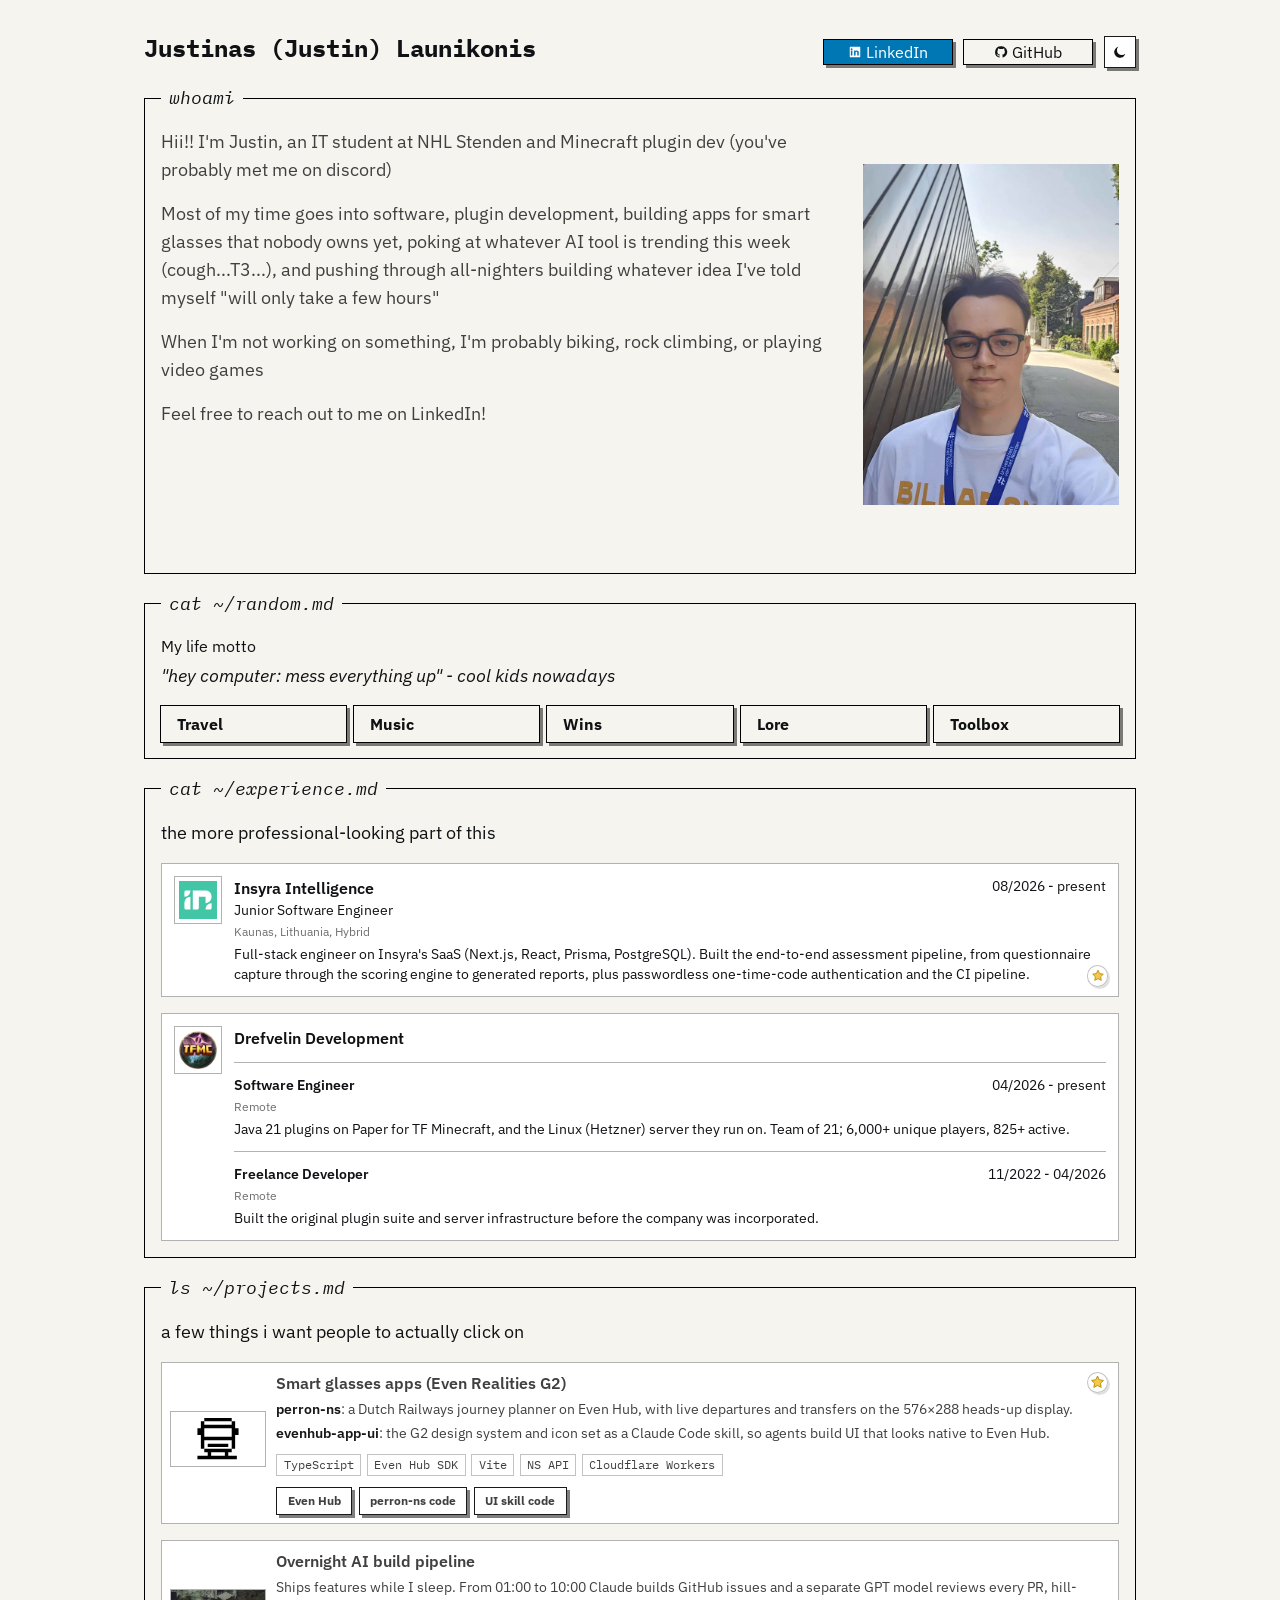
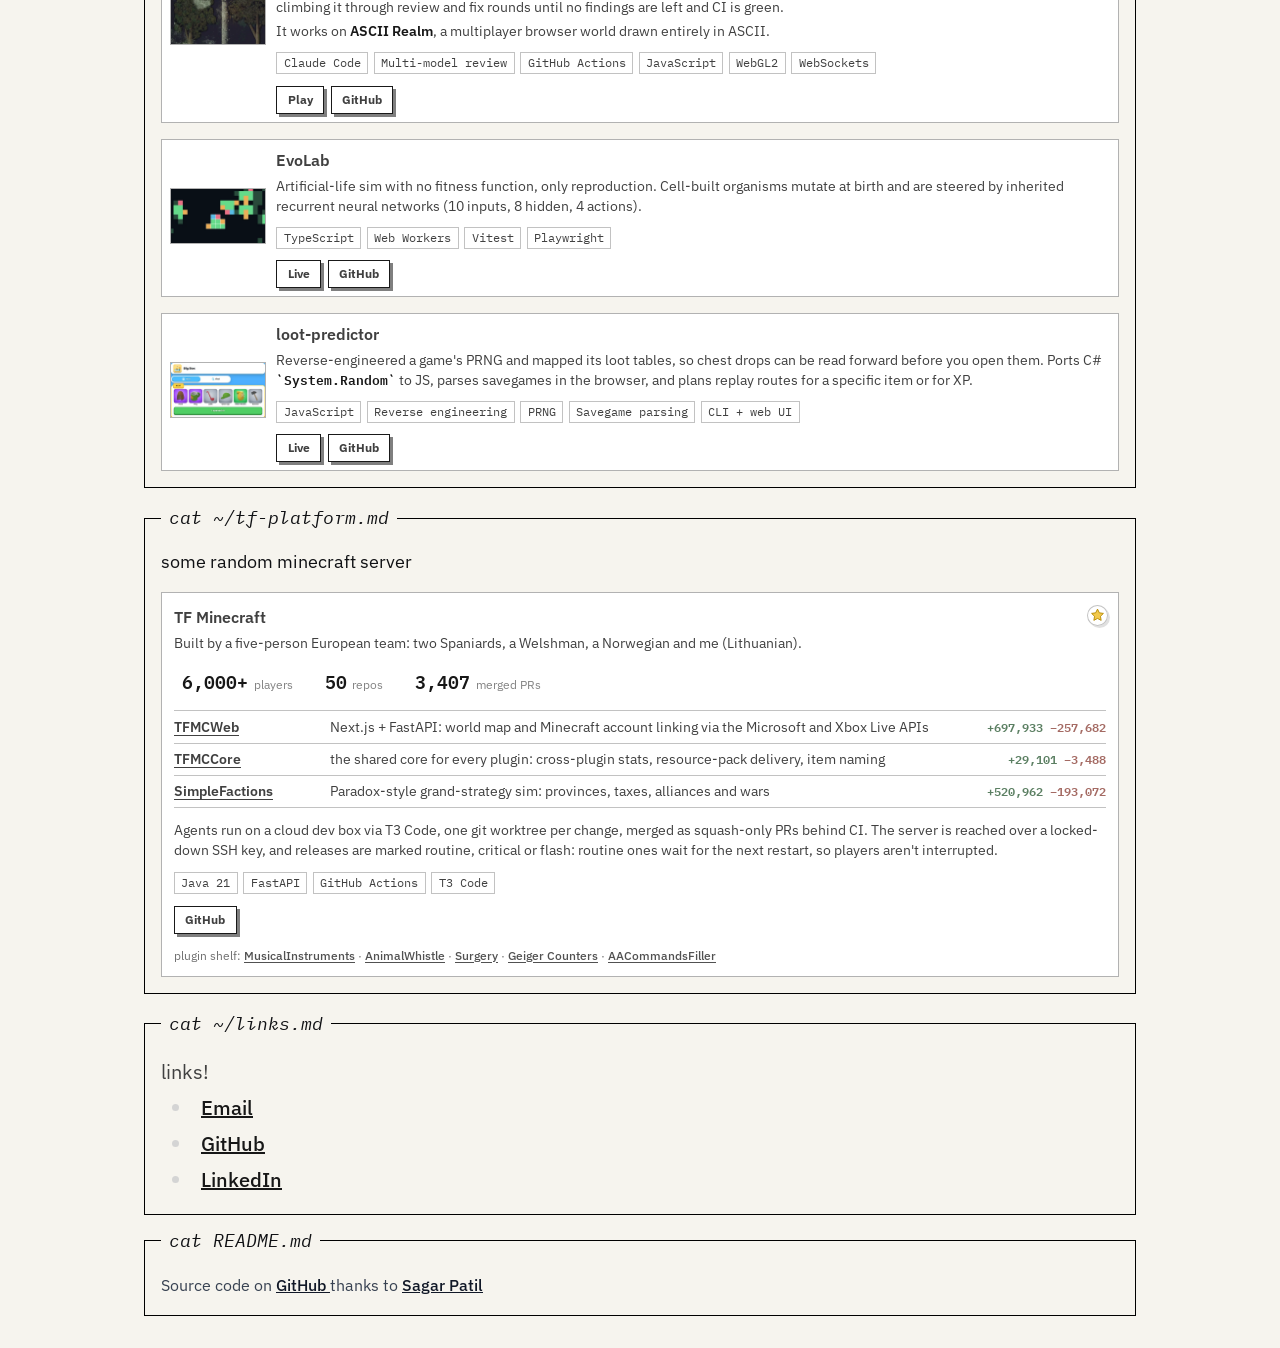
==== commit b4bef2f5: "Rework the projects section around shipped systems Add the overnight AI build pipeline with ASCII Re" ====
--- a/index.html
+++ b/index.html
@@ -599,14 +599,12 @@
 <div>
 <p class="font-semibold text-base m-0">Smart glasses apps (Even Realities G2)</p>
 <p class="text-sm mt-1 m-0">
-                  <strong>perron-ns</strong>: NS (Dutch Railways) journey planner, published on
-                  Even Hub. TypeScript on the Even Hub SDK, with live departures and transfers
-                  on the 576&times;288 heads-up display.
+                  <strong>perron-ns</strong>: a Dutch Railways journey planner on Even Hub, with
+                  live departures and transfers on the 576&times;288 heads-up display.
                 </p>
 <p class="text-sm mt-1 m-0">
-                  Along the way I packaged the G2 design system, app and OS guidelines and the
-                  official SVG icon set as <strong>evenhub-app-ui</strong>, a Claude Code skill,
-                  so an agent builds companion-app UI that actually looks like Even Hub.
+                  <strong>evenhub-app-ui</strong>: the G2 design system and icon set as a Claude
+                  Code skill, so agents build UI that looks native to Even Hub.
                 </p>
 <ul class="plugin-tags">
 <li>TypeScript</li>
@@ -625,6 +623,68 @@
                 </a>
 <a class="project-link" href="https://github.com/JustinasLa/evenhub-app-ui" rel="noopener noreferrer" target="_blank">
                   UI skill code
+                </a>
+</div>
+</div>
+</div></article>
+<article class="project-card border border-black/30 dark:border-white/25 p-2">
+<div class="project-row">
+<img alt="ASCII Realm: a hooded outlaw drawn in ASCII in a night meadow" class="project-thumb object-cover" decoding="async" loading="lazy" src="assets/projects/ascii-realm.webp"/>
+<div class="project-copy flex flex-col gap-2 min-w-0 justify-start">
+<div>
+<p class="font-semibold text-base m-0">Overnight AI build pipeline</p>
+<p class="text-sm mt-1 m-0">
+                  Ships features while I sleep. From 01:00 to 10:00 Claude builds GitHub issues
+                  and a separate GPT model reviews every PR, hill-climbing it through review and fix
+                  rounds until no findings are left and CI is green.
+                </p>
+<p class="text-sm mt-1 m-0">
+                  It works on <strong>ASCII Realm</strong>, a multiplayer browser world drawn
+                  entirely in ASCII.
+                </p>
+<ul class="plugin-tags">
+<li>Claude Code</li>
+<li>Multi-model review</li>
+<li>GitHub Actions</li>
+<li>JavaScript</li>
+<li>WebGL2</li>
+<li>WebSockets</li>
+</ul>
+</div>
+<div class="project-links">
+<a class="project-link" href="https://justinasla.github.io/ascii-realm/" rel="noopener noreferrer" target="_blank">
+                  Play
+                </a>
+<a class="project-link" href="https://github.com/JustinasLa/ascii-realm" rel="noopener noreferrer" target="_blank">
+                  GitHub
+                </a>
+</div>
+</div>
+</div></article>
+<article class="project-card border border-black/30 dark:border-white/25 p-2">
+<div class="project-row">
+<img alt="EvoLab: evolving organisms beside the simulation controls" class="project-thumb object-cover" decoding="async" loading="lazy" src="assets/projects/evolab.webp"/>
+<div class="project-copy flex flex-col gap-2 min-w-0 justify-start">
+<div>
+<p class="font-semibold text-base m-0">EvoLab</p>
+<p class="text-sm mt-1 m-0">
+                  Artificial-life sim with no fitness function, only reproduction. Cell-built
+                  organisms mutate at birth and are steered by inherited recurrent neural networks
+                  (10 inputs, 8 hidden, 4 actions).
+                </p>
+<ul class="plugin-tags">
+<li>TypeScript</li>
+<li>Web Workers</li>
+<li>Vitest</li>
+<li>Playwright</li>
+</ul>
+</div>
+<div class="project-links">
+<a class="project-link" href="https://89.116.28.65.sslip.io/evolab/" rel="noopener noreferrer" target="_blank">
+                  Live
+                </a>
+<a class="project-link" href="https://github.com/JustinasLa/EvoLab" rel="noopener noreferrer" target="_blank">
+                  GitHub
                 </a>
 </div>
 </div>
@@ -650,32 +710,12 @@
 </ul>
 </div>
 <div class="project-links">
+<a class="project-link" href="https://justinasla.github.io/loot-predictor/#box" rel="noopener noreferrer" target="_blank">
+                  Live
+                </a>
 <a class="project-link" href="https://github.com/JustinasLa/loot-predictor" rel="noopener noreferrer" target="_blank">
                   GitHub
                 </a>
-</div>
-</div>
-</div></article>
-<article class="project-card border border-black/30 dark:border-white/25 p-2">
-<div class="project-row">
-<img alt="TFMC Bot /precedent lookup screenshot" class="project-thumb object-cover" decoding="async" loading="lazy" src="assets/projects/tfmc-bot.webp"/>
-<div class="project-copy flex flex-col gap-2 min-w-0 justify-start">
-<div>
-<p class="font-semibold text-base m-0">TFMC Bot</p>
-<p class="text-sm mt-1 m-0">
-                  Red-DiscordBot V3 cog suite for Discord. Latest cog, Precedent, exposes
-                  <code>/case-log</code> for structured adjudication records and
-                  <code>/precedent &lt;case info&gt;</code>, a similarity search over
-                  historical rulings that enforces consistent moderation outcomes
-                  regardless of bias. Warns/bans issued in-game auto-log into the same
-                  precedent DB.
-                </p>
-<ul class="plugin-tags">
-<li>Python</li>
-<li>Red-DiscordBot</li>
-<li>Vector Search</li>
-<li>REST API</li>
-</ul>
 </div>
 </div>
 </div></article>
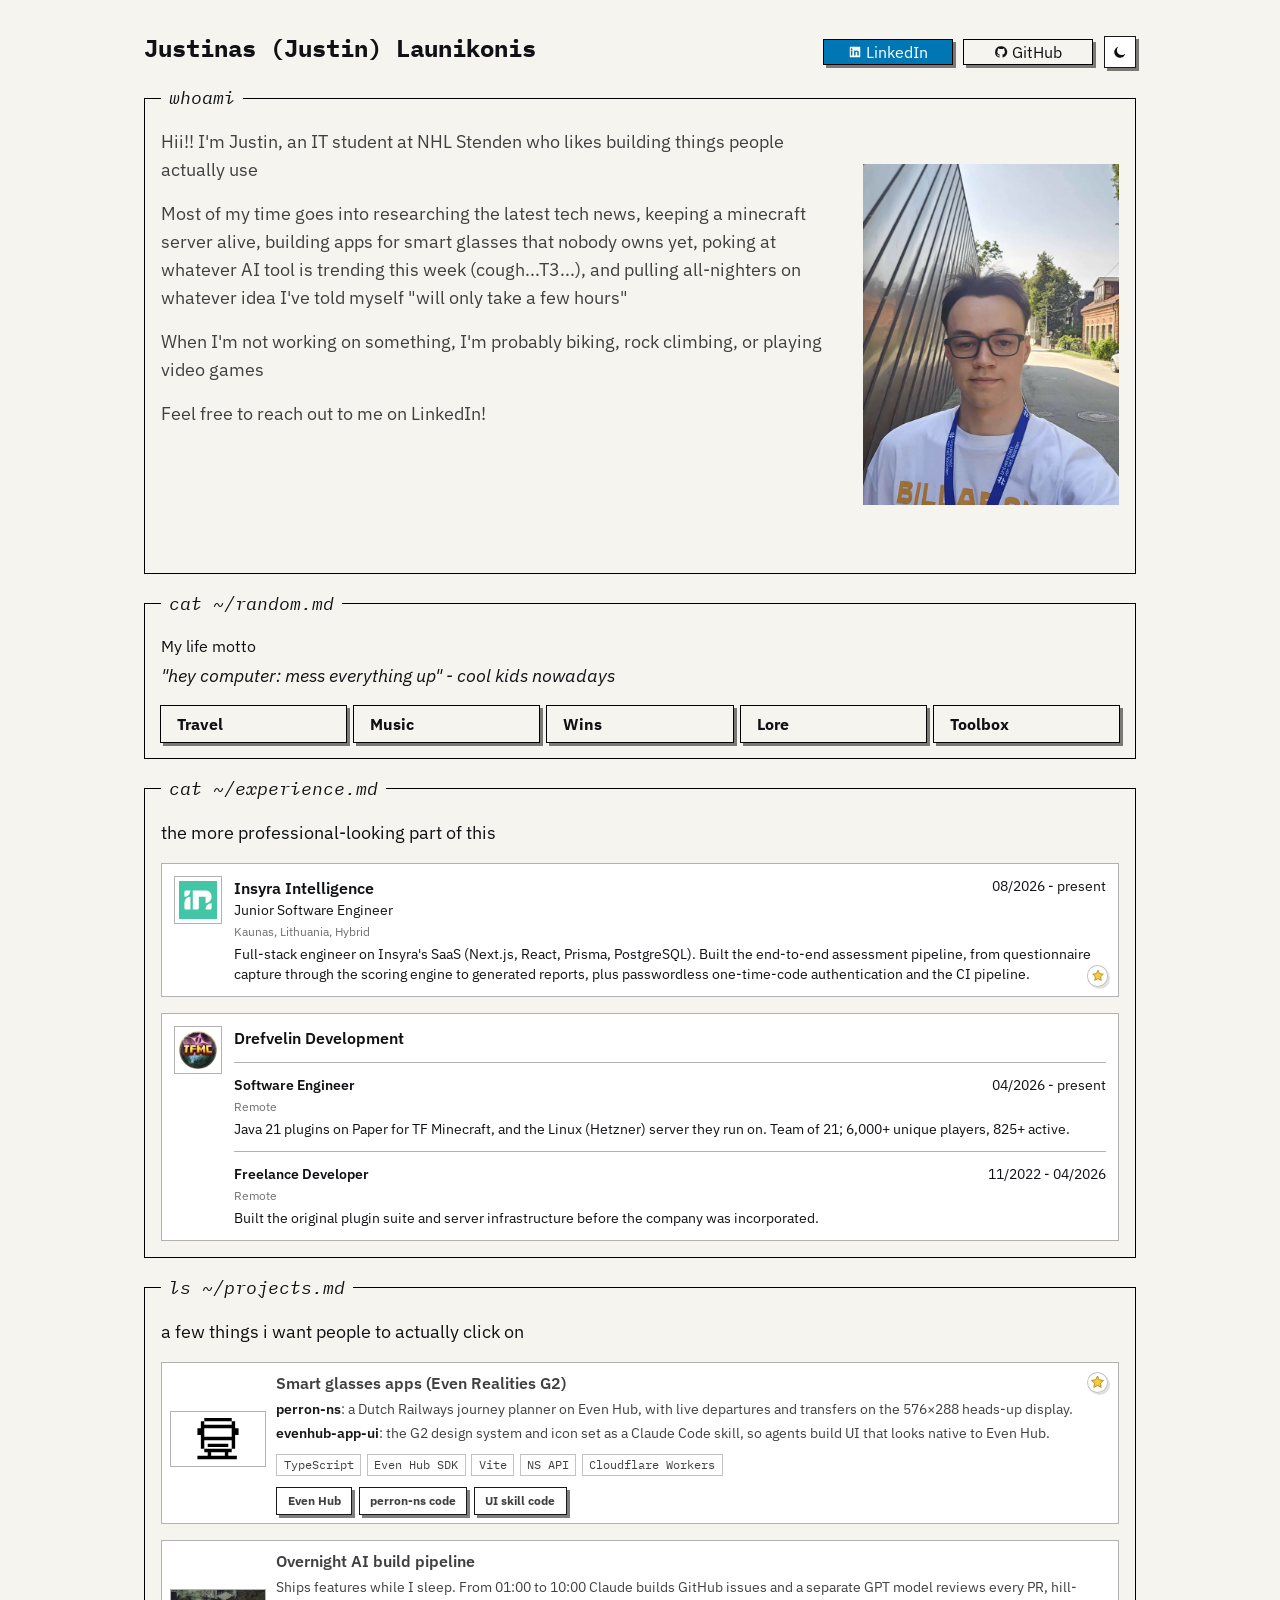
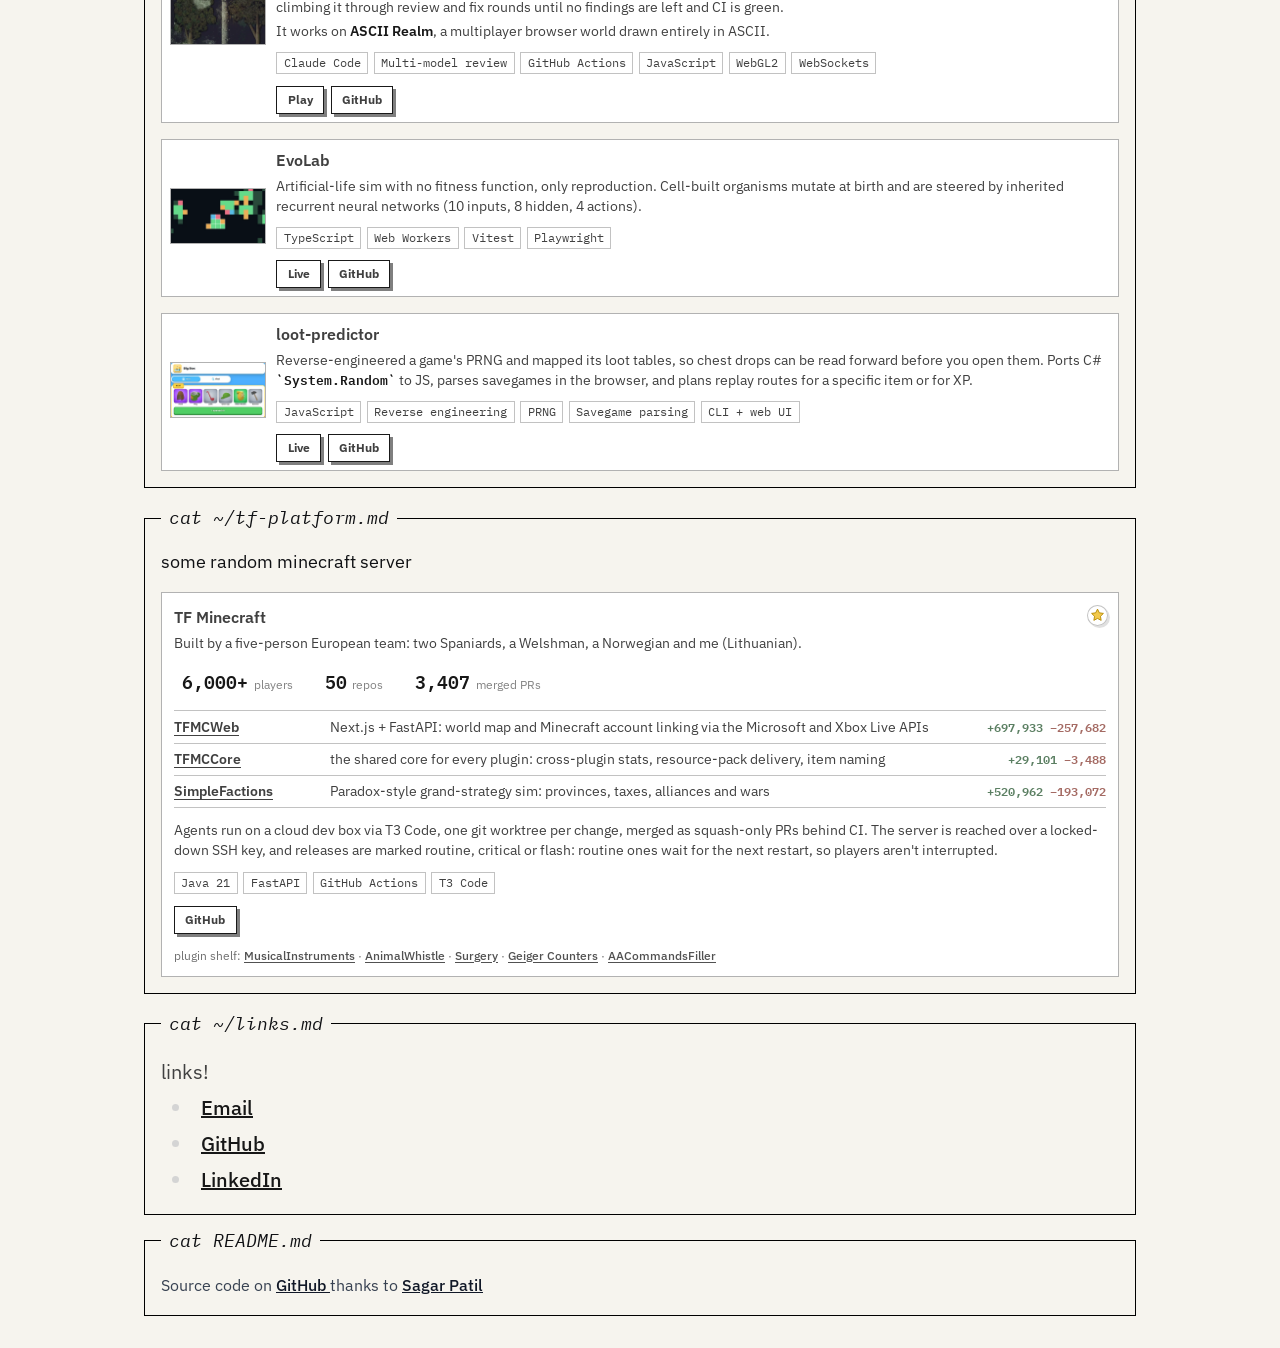
==== commit 2f256c34: "Update intro paragraph Co-Authored-By: Claude Opus 5.5 <noreply@anthropic.com>" ====
--- a/index.html
+++ b/index.html
@@ -466,14 +466,15 @@
 </div>
 <div class="flex flex-col gap-4">
 <p>
-            Hii!! I'm Justin, an IT student at NHL Stenden and Minecraft plugin dev
-            (you've probably met me on discord)
+            Hii!! I'm Justin, an IT student at NHL Stenden who likes building things people
+            actually use
           </p>
 <p>
-            Most of my time goes into software, plugin development, building apps for smart
-            glasses that nobody owns yet, poking at whatever AI tool is trending this
-            week (cough...T3...), and pushing through all-nighters building whatever idea
-            I've told myself "will only take a few hours"
+            Most of my time goes into researching the latest tech news, keeping a minecraft
+            server alive, building apps for smart glasses that
+            nobody owns yet, poking at whatever AI tool is trending this week
+            (cough...T3...), and pulling all-nighters on whatever idea I've told myself
+            "will only take a few hours"
           </p>
 <p>
             When I'm not working on something, I'm probably biking,
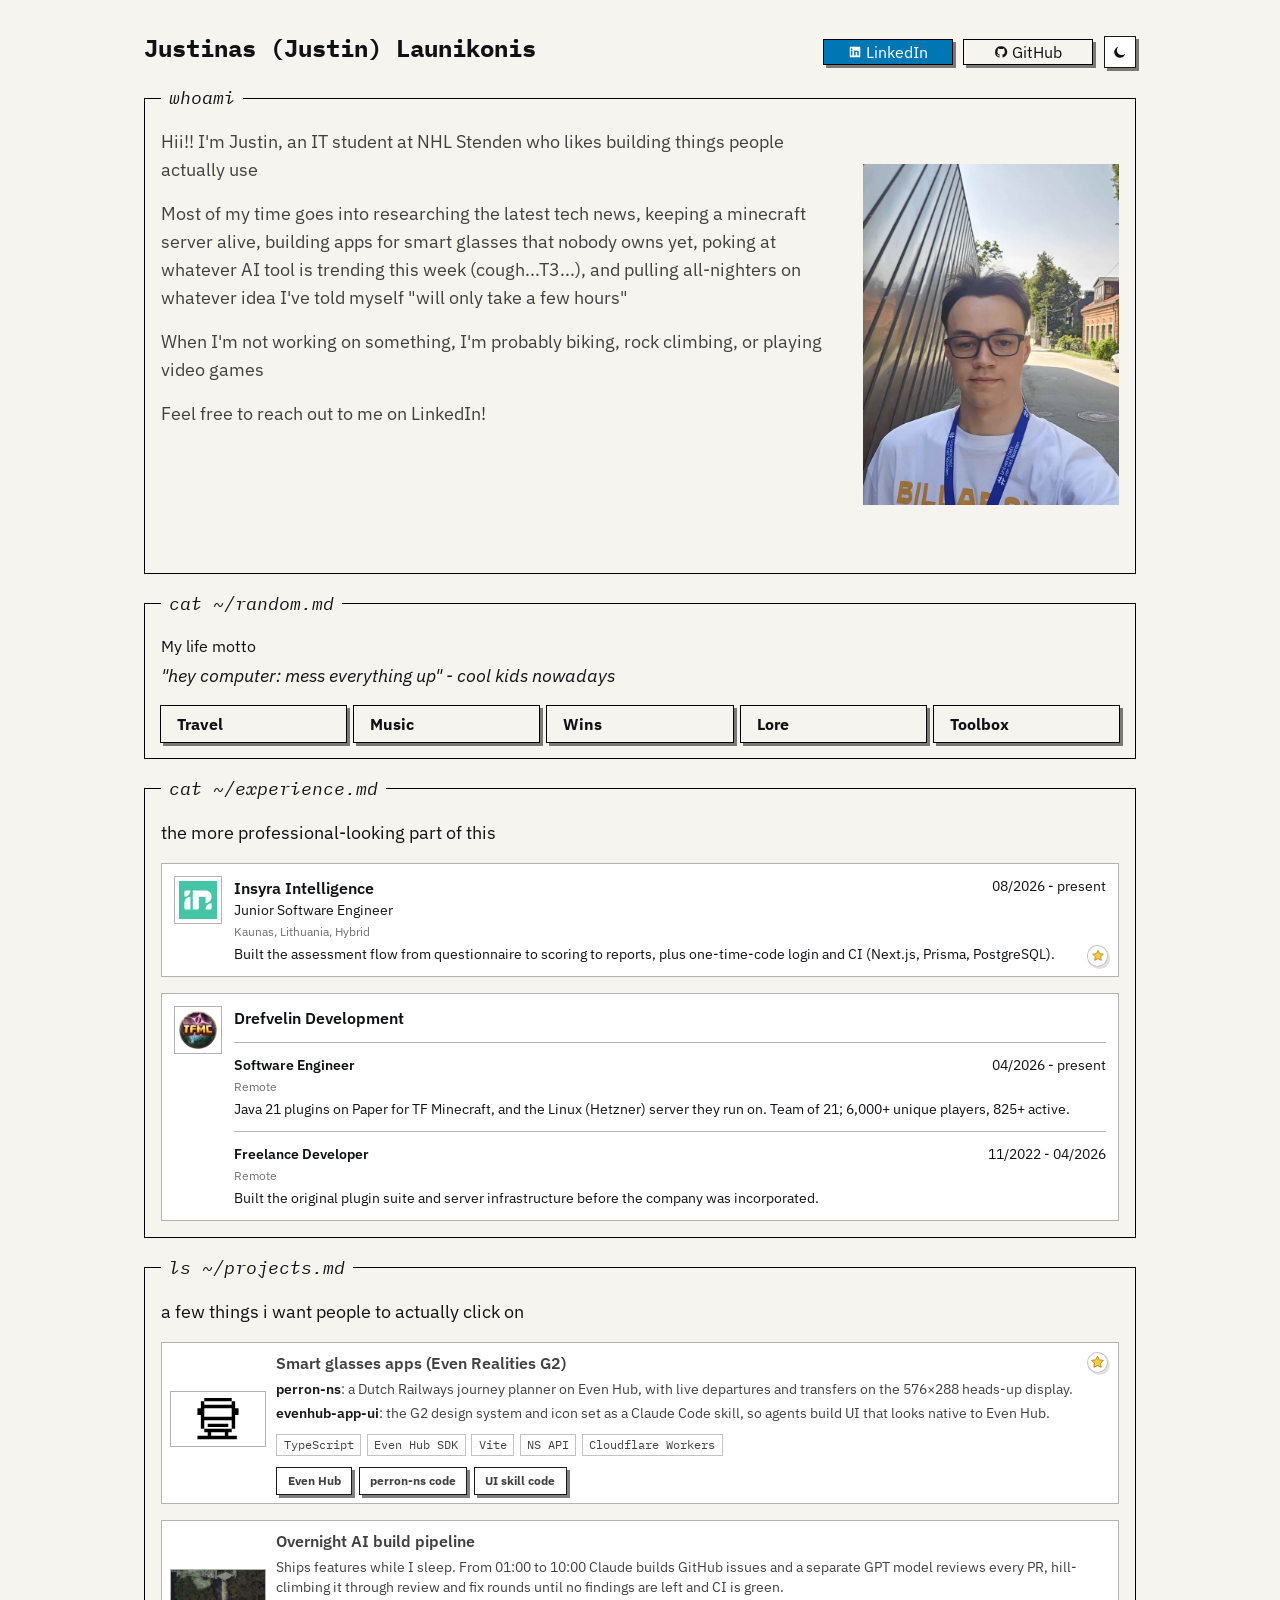
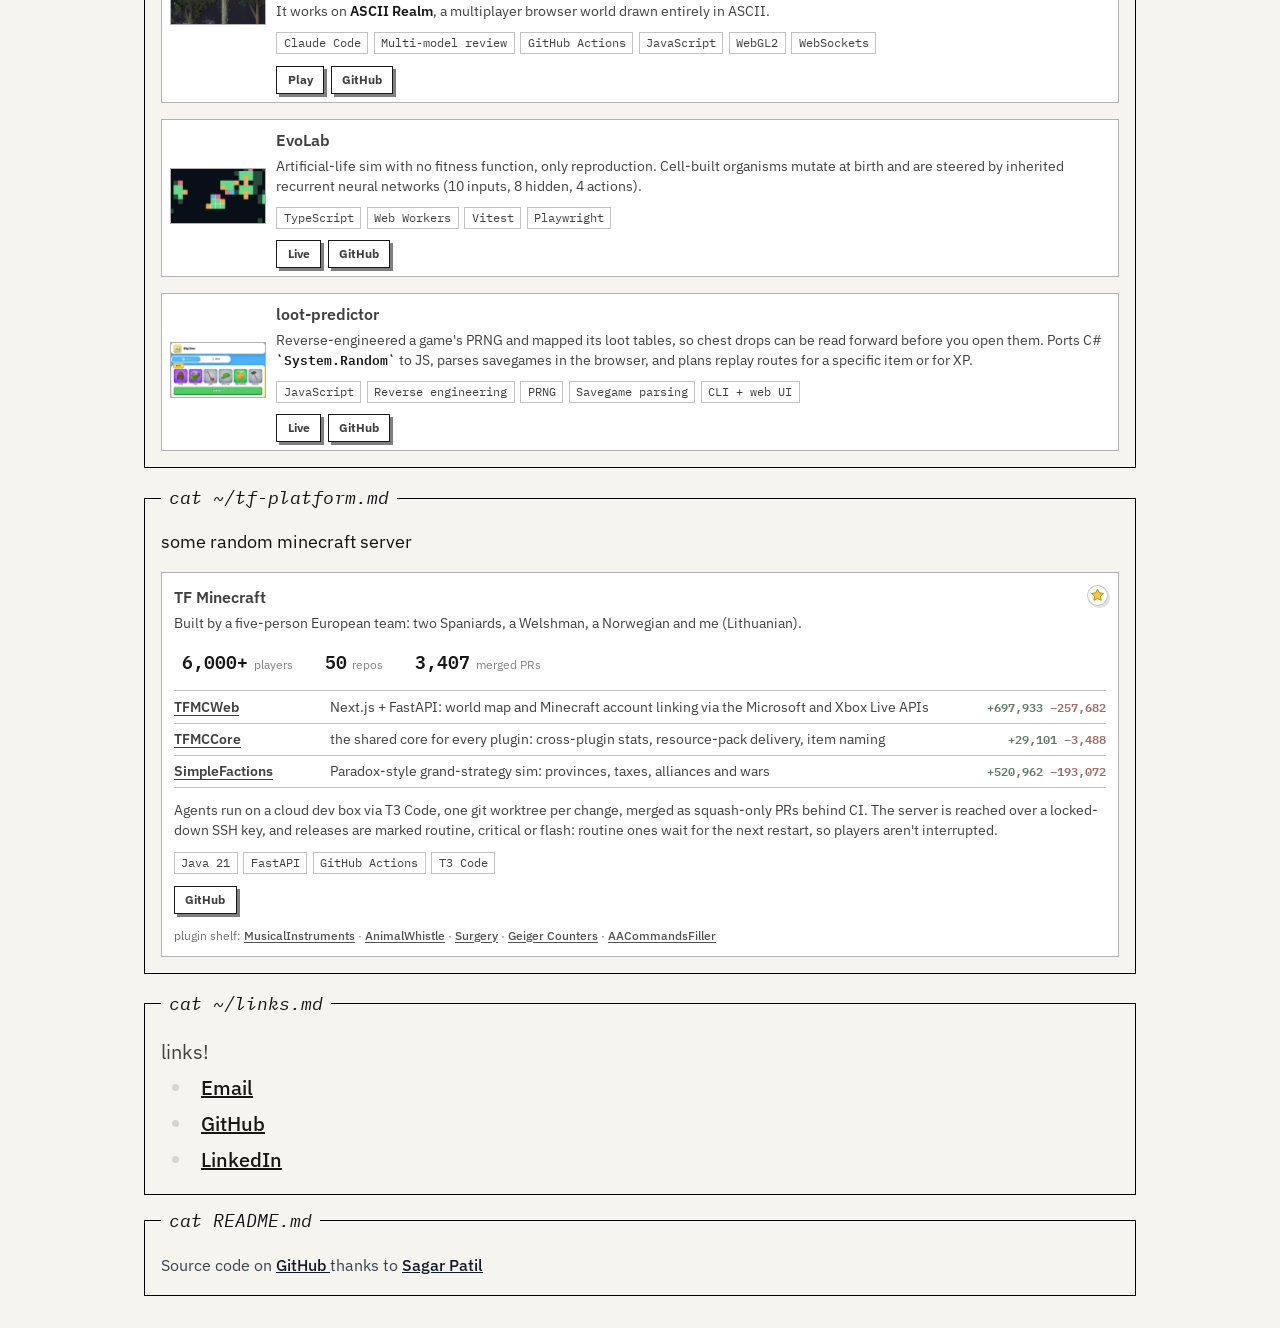
==== commit a1c15bd3: "Shorten the Insyra job description Co-Authored-By: Claude Opus 5.5 <noreply@anthropic.com>" ====
--- a/index.html
+++ b/index.html
@@ -538,9 +538,8 @@
 </div>
 <p class="text-xs opacity-60 mt-1 m-0">Kaunas, Lithuania, Hybrid</p>
 <p class="text-sm mt-1 m-0">
-                  Full-stack engineer on Insyra's SaaS (Next.js, React, Prisma, PostgreSQL). Built the end-to-end assessment pipeline, from questionnaire
-                  capture through the scoring engine to generated reports, plus passwordless one-time-code
-                  authentication and the CI pipeline.
+                  Built the assessment flow from questionnaire to scoring to reports, plus one-time-code
+                  login and CI (Next.js, Prisma, PostgreSQL).
                 </p>
 </div>
 </div>
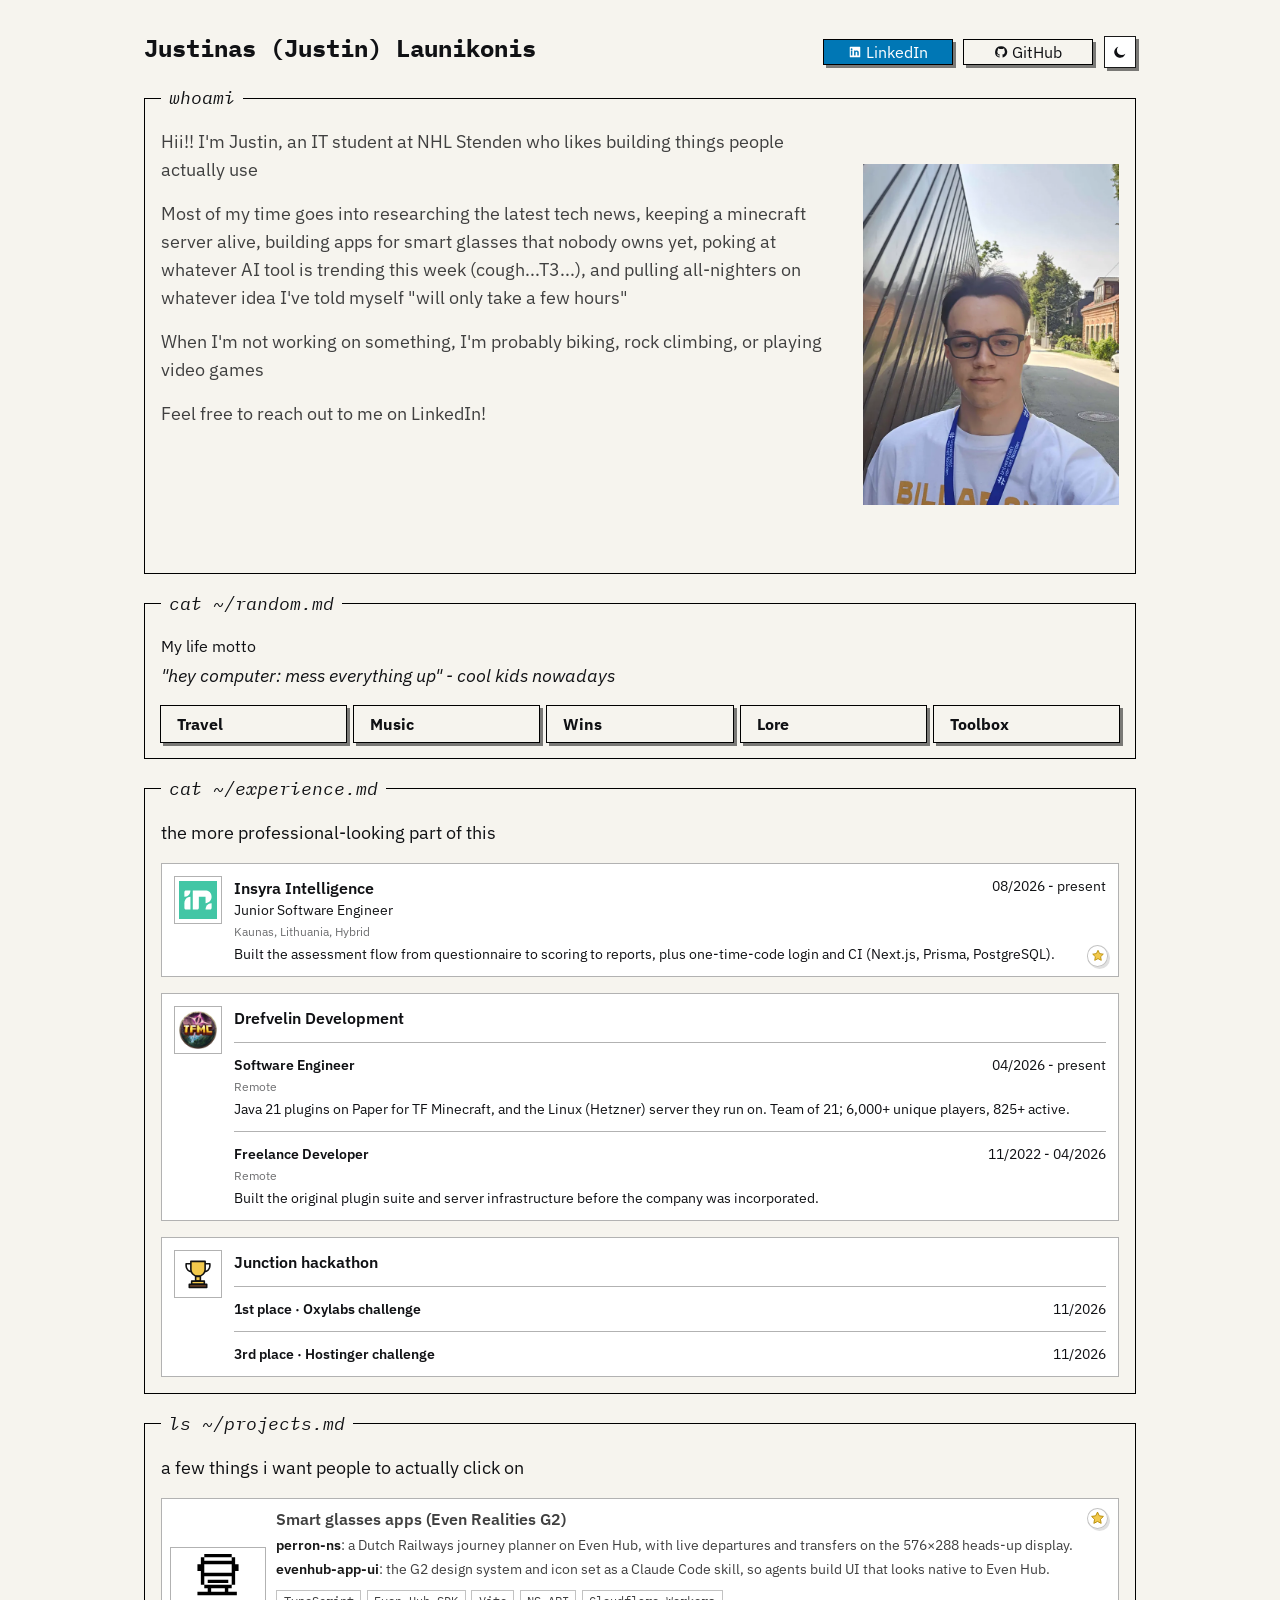
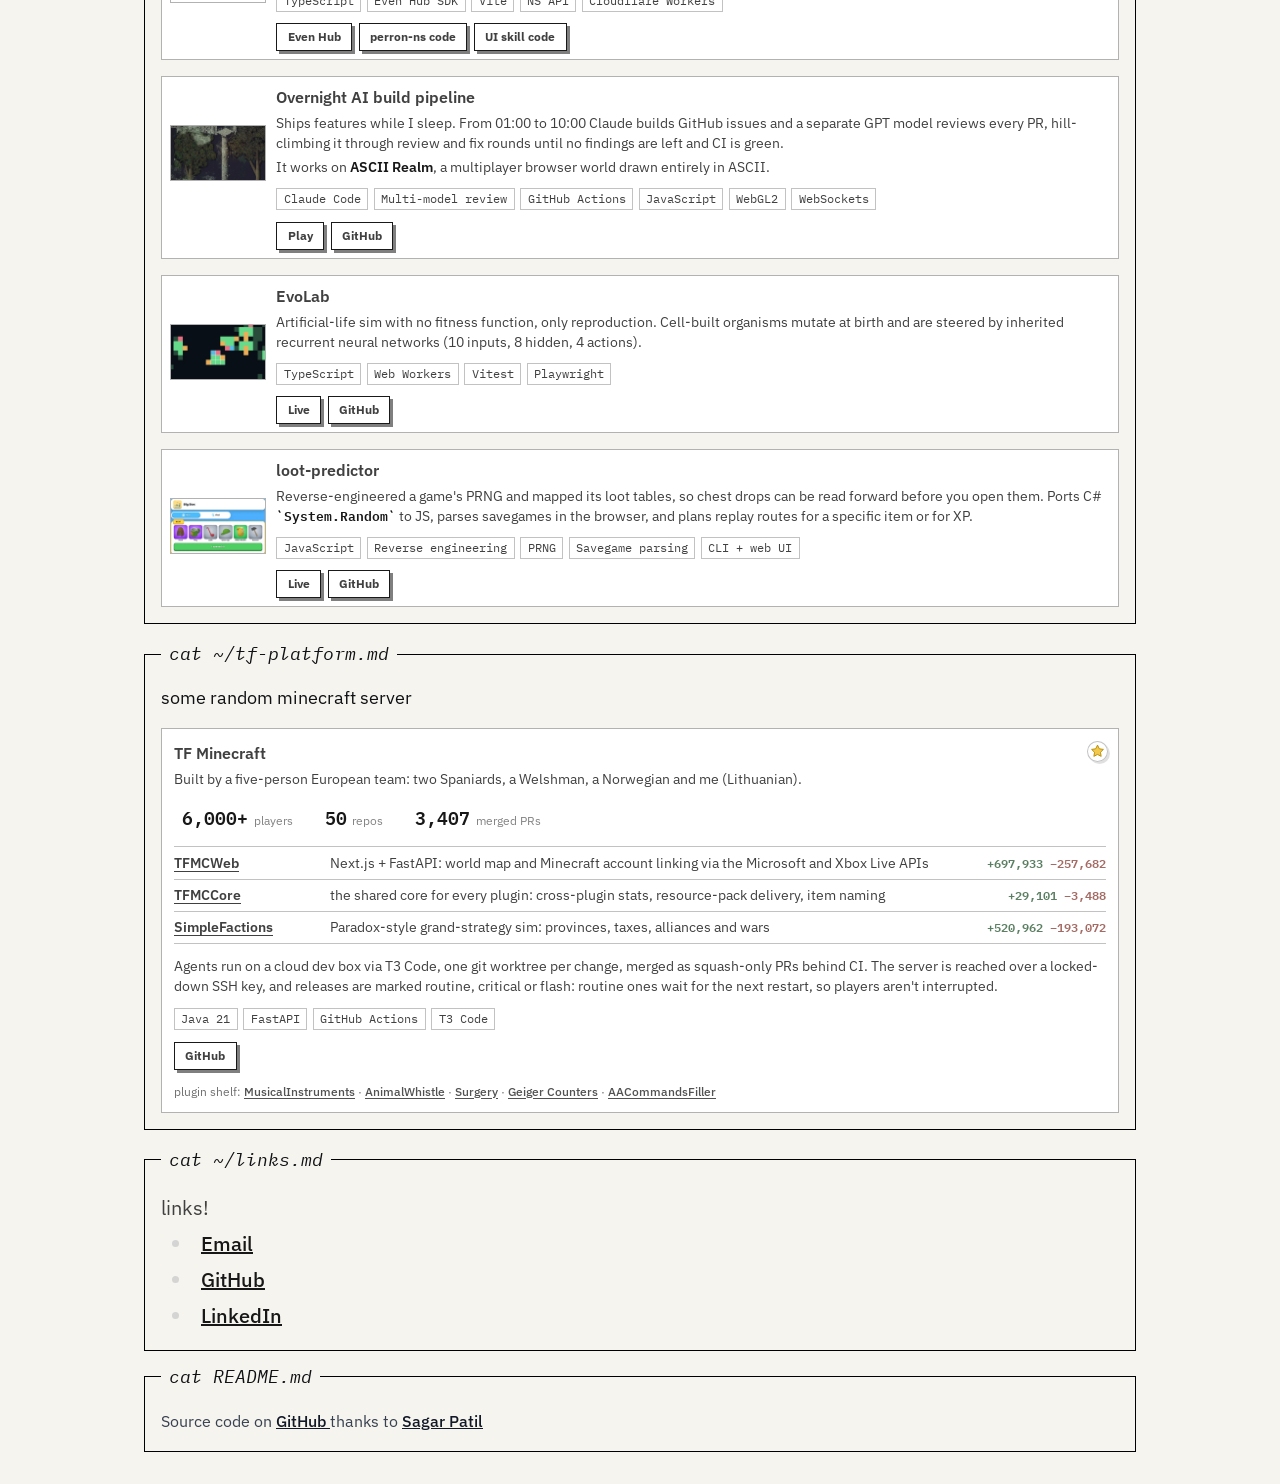
==== commit 4cab8d81: "Add the Junction hackathon wins (Oxylabs 1st, Hostinger 3rd) Co-Authored-By: Claude Opus 5.5 <norepl" ====
--- a/index.html
+++ b/index.html
@@ -8,14 +8,14 @@
 <title>Justinas Launikonis</title>
 <meta content="website" property="og:type"/>
 <meta content="Justinas Launikonis" property="og:title"/>
-<meta content="Justinas (Justin) Launikonis — IT student at NHL Stenden and Minecraft plugin developer. Projects, experience, and a few side quests." property="og:description"/>
+<meta content="Justinas (Justin) Launikonis — software engineer who ships and runs systems: a production SaaS, a 6,000-player game platform and an overnight AI build pipeline." property="og:description"/>
 <meta content="https://justinaslaunikonis.me/assets/og.png" property="og:image"/>
 <meta content="1200" property="og:image:width"/>
 <meta content="630" property="og:image:height"/>
 <meta content="https://justinaslaunikonis.me/" property="og:url"/>
 <meta content="Justinas Launikonis" property="og:site_name"/>
 <link href="https://justinaslaunikonis.me/" rel="canonical"/>
-<meta content="Justinas (Justin) Launikonis — IT student at NHL Stenden and Minecraft plugin developer. Projects, experience, and a few side quests." name="description"/>
+<meta content="Justinas (Justin) Launikonis — software engineer who ships and runs systems: a production SaaS, a 6,000-player game platform and an overnight AI build pipeline." name="description"/>
 <script>
     (() => {
       const storedTheme = localStorage.getItem("theme");
@@ -577,6 +577,34 @@
 <p class="text-sm mt-1 m-0">
                   Built the original plugin suite and server infrastructure before the company was incorporated.
                 </p>
+</div>
+</div>
+</div>
+</div>
+<div class="experience-card border border-black/30 dark:border-white/25 p-3">
+<div class="flex items-start gap-3">
+<img alt="Trophy icon" class="w-12 h-12 shrink-0 object-contain border border-black/30 dark:border-white/25 p-1 bg-white" decoding="async" loading="lazy" src="assets/experience/hackathon.svg"/>
+<div class="min-w-0 flex-1">
+<p class="font-semibold text-base m-0">Junction hackathon</p>
+<div class="mt-3 pt-3 border-t border-black/30 dark:border-white/25">
+<div class="flex flex-col sm:flex-row sm:justify-between gap-1">
+<div>
+<p class="text-sm font-semibold m-0">
+                        1st place &middot; Oxylabs challenge
+                      </p>
+</div>
+<p class="text-sm m-0">11/2026</p>
+</div>
+</div>
+<div class="mt-3 pt-3 border-t border-black/30 dark:border-white/25">
+<div class="flex flex-col sm:flex-row sm:justify-between gap-1">
+<div>
+<p class="text-sm font-semibold m-0">
+                        3rd place &middot; Hostinger challenge
+                      </p>
+</div>
+<p class="text-sm m-0">11/2026</p>
+</div>
 </div>
 </div>
 </div>
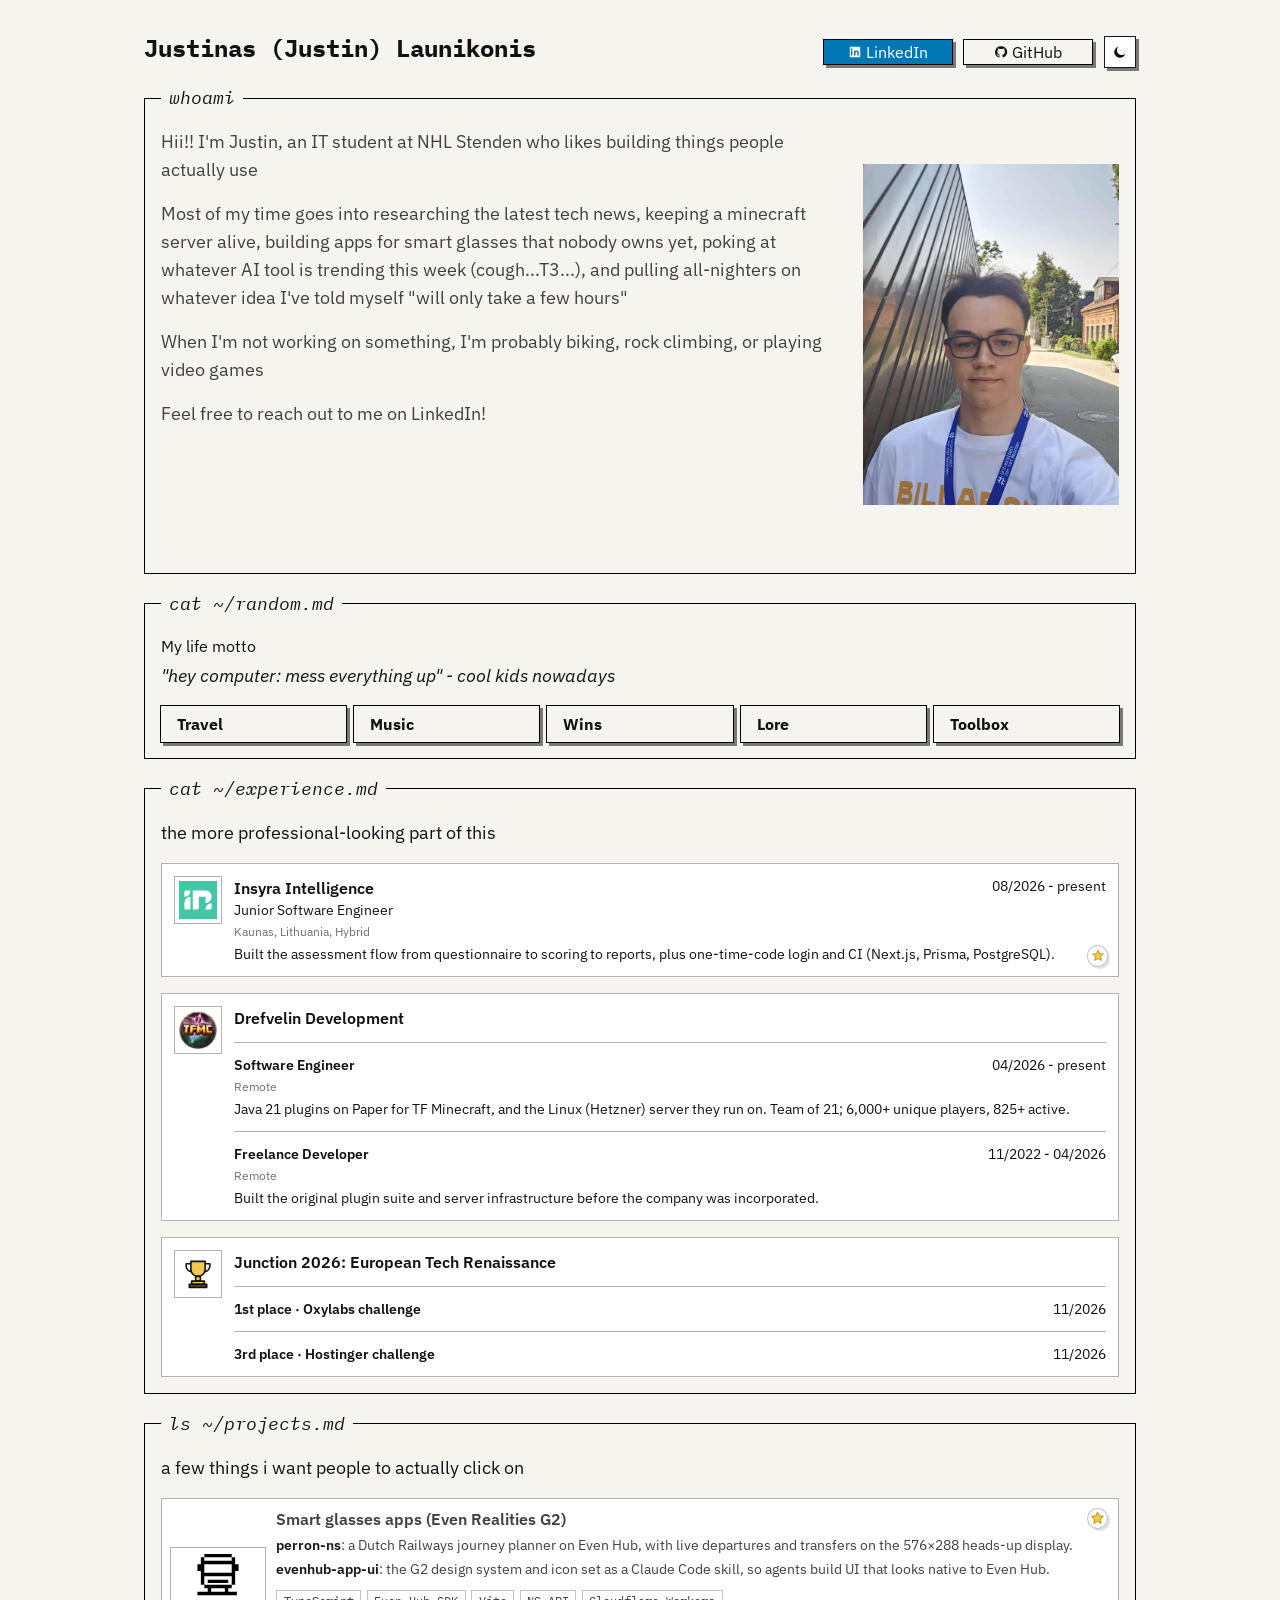
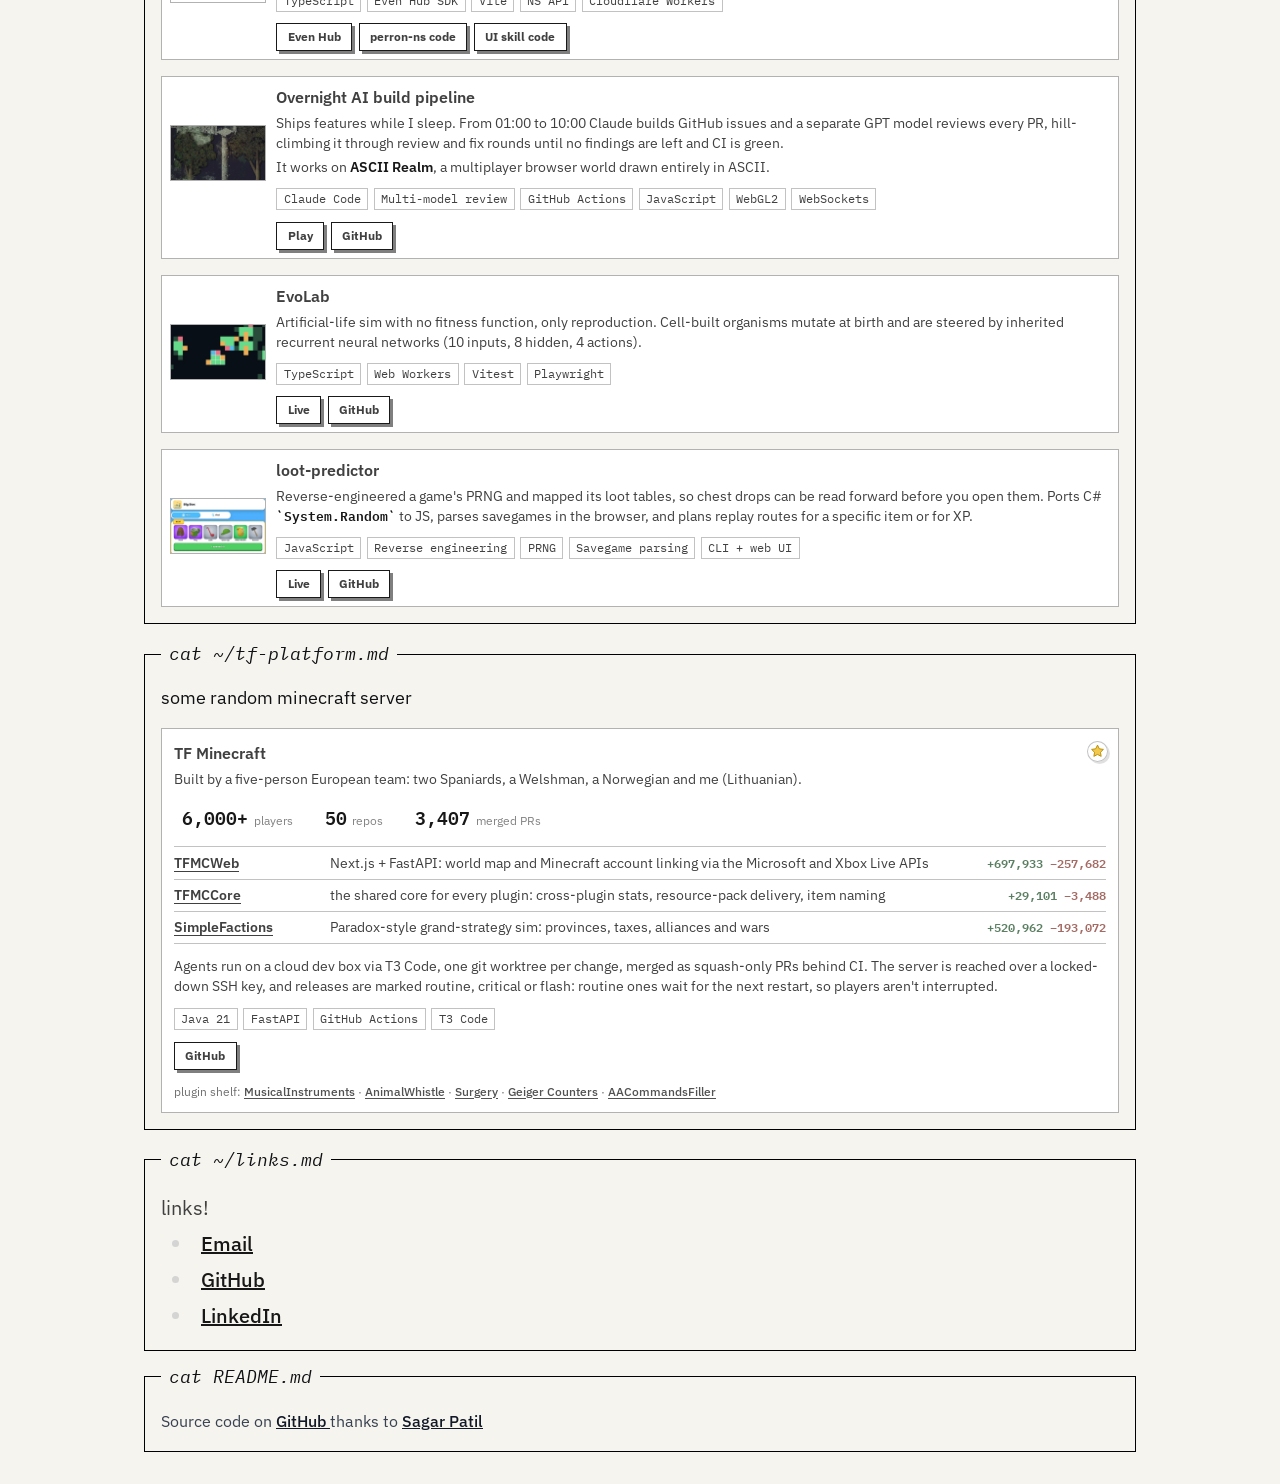
==== commit 82a5ed09: "Name the Junction experience card after the event Co-Authored-By: Claude Opus 5.5 <noreply@anthropic" ====
--- a/index.html
+++ b/index.html
@@ -585,7 +585,7 @@
 <div class="flex items-start gap-3">
 <img alt="Trophy icon" class="w-12 h-12 shrink-0 object-contain border border-black/30 dark:border-white/25 p-1 bg-white" decoding="async" loading="lazy" src="assets/experience/hackathon.svg"/>
 <div class="min-w-0 flex-1">
-<p class="font-semibold text-base m-0">Junction hackathon</p>
+<p class="font-semibold text-base m-0">Junction 2026: European Tech Renaissance</p>
 <div class="mt-3 pt-3 border-t border-black/30 dark:border-white/25">
 <div class="flex flex-col sm:flex-row sm:justify-between gap-1">
 <div>
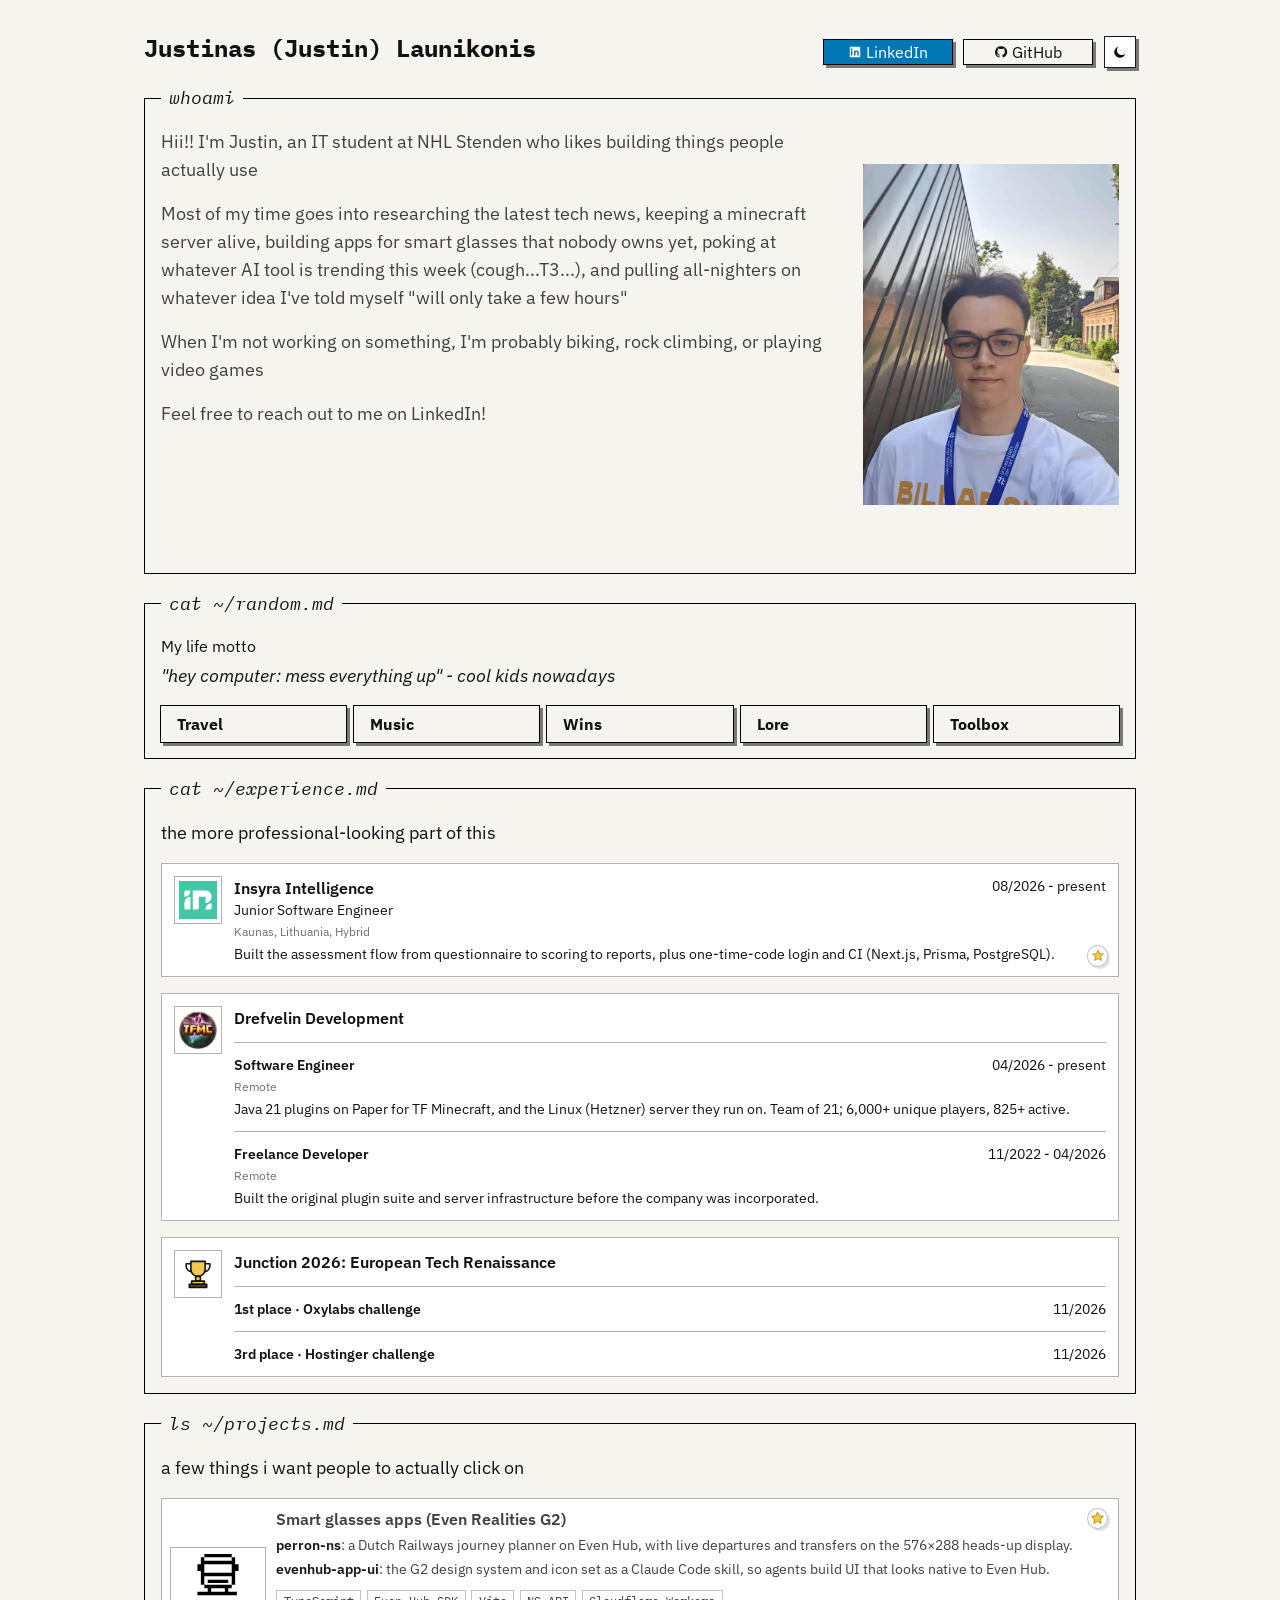
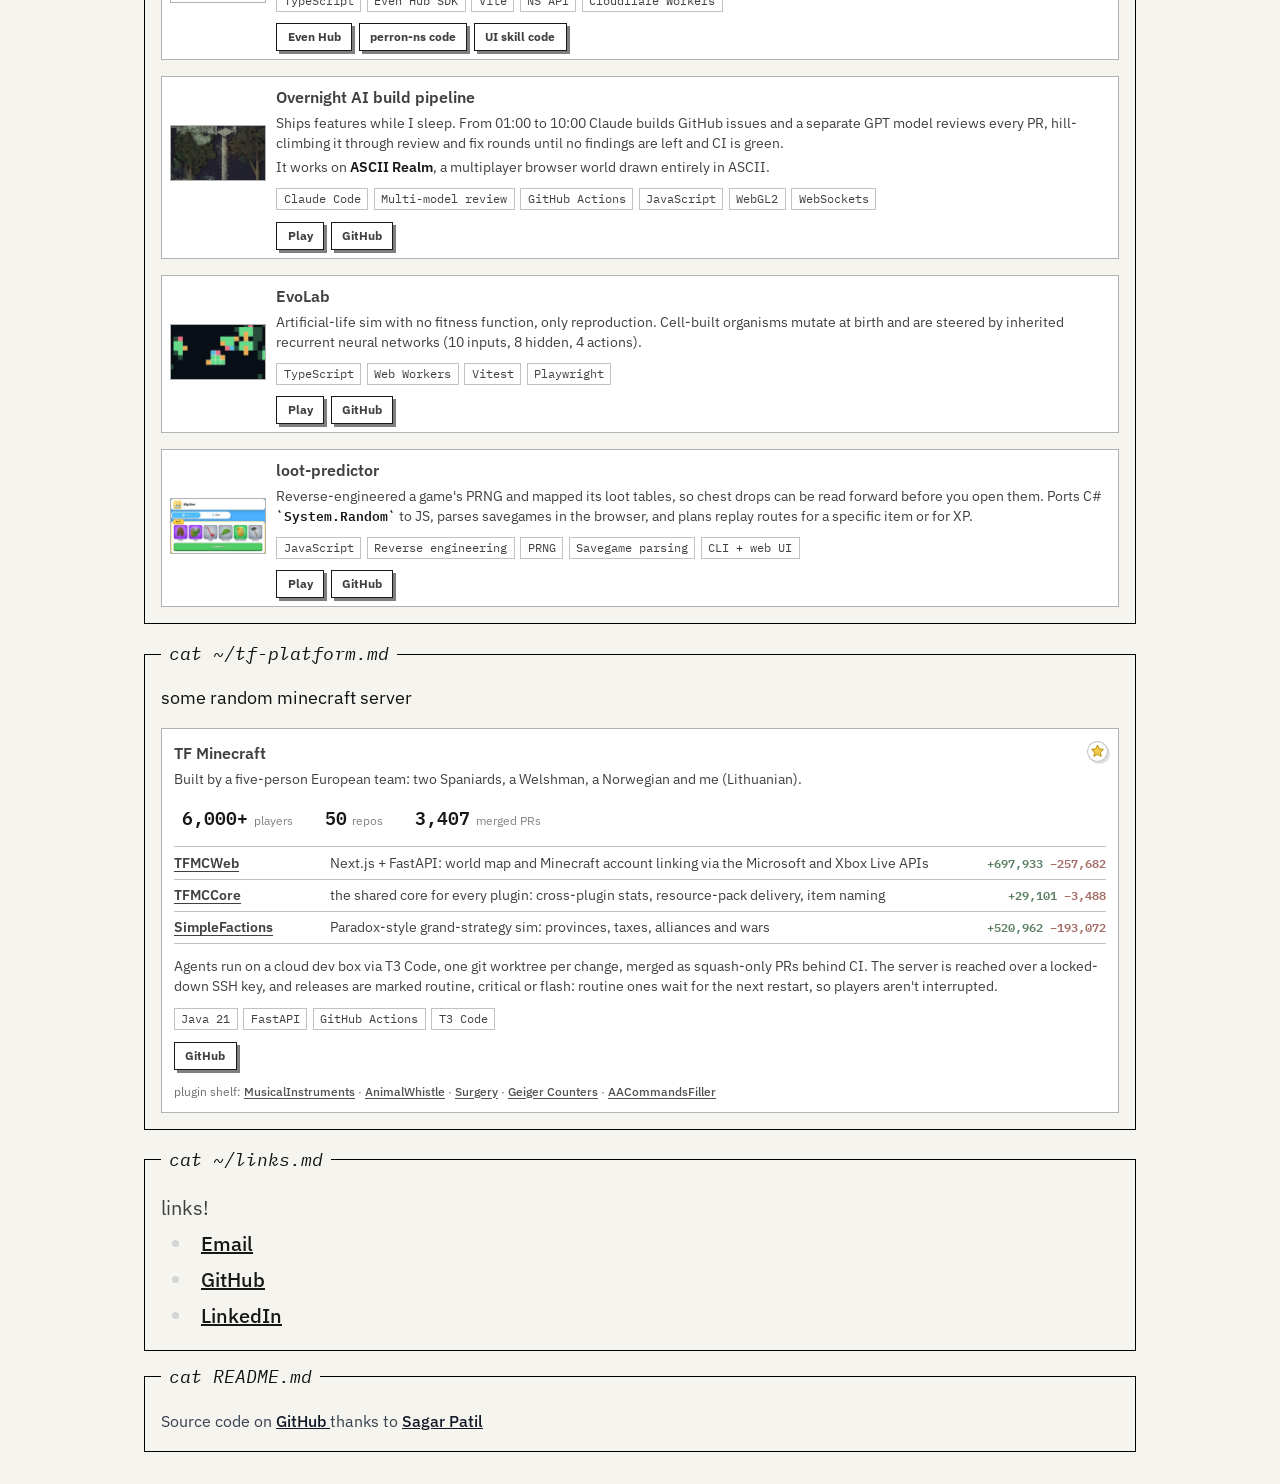
==== commit f32912a3: "Label the EvoLab and loot-predictor demo buttons Play Co-Authored-By: Claude Opus 5.5 <noreply@anthr" ====
--- a/index.html
+++ b/index.html
@@ -709,7 +709,7 @@
 </div>
 <div class="project-links">
 <a class="project-link" href="https://89.116.28.65.sslip.io/evolab/" rel="noopener noreferrer" target="_blank">
-                  Live
+                  Play
                 </a>
 <a class="project-link" href="https://github.com/JustinasLa/EvoLab" rel="noopener noreferrer" target="_blank">
                   GitHub
@@ -739,7 +739,7 @@
 </div>
 <div class="project-links">
 <a class="project-link" href="https://justinasla.github.io/loot-predictor/#box" rel="noopener noreferrer" target="_blank">
-                  Live
+                  Play
                 </a>
 <a class="project-link" href="https://github.com/JustinasLa/loot-predictor" rel="noopener noreferrer" target="_blank">
                   GitHub
